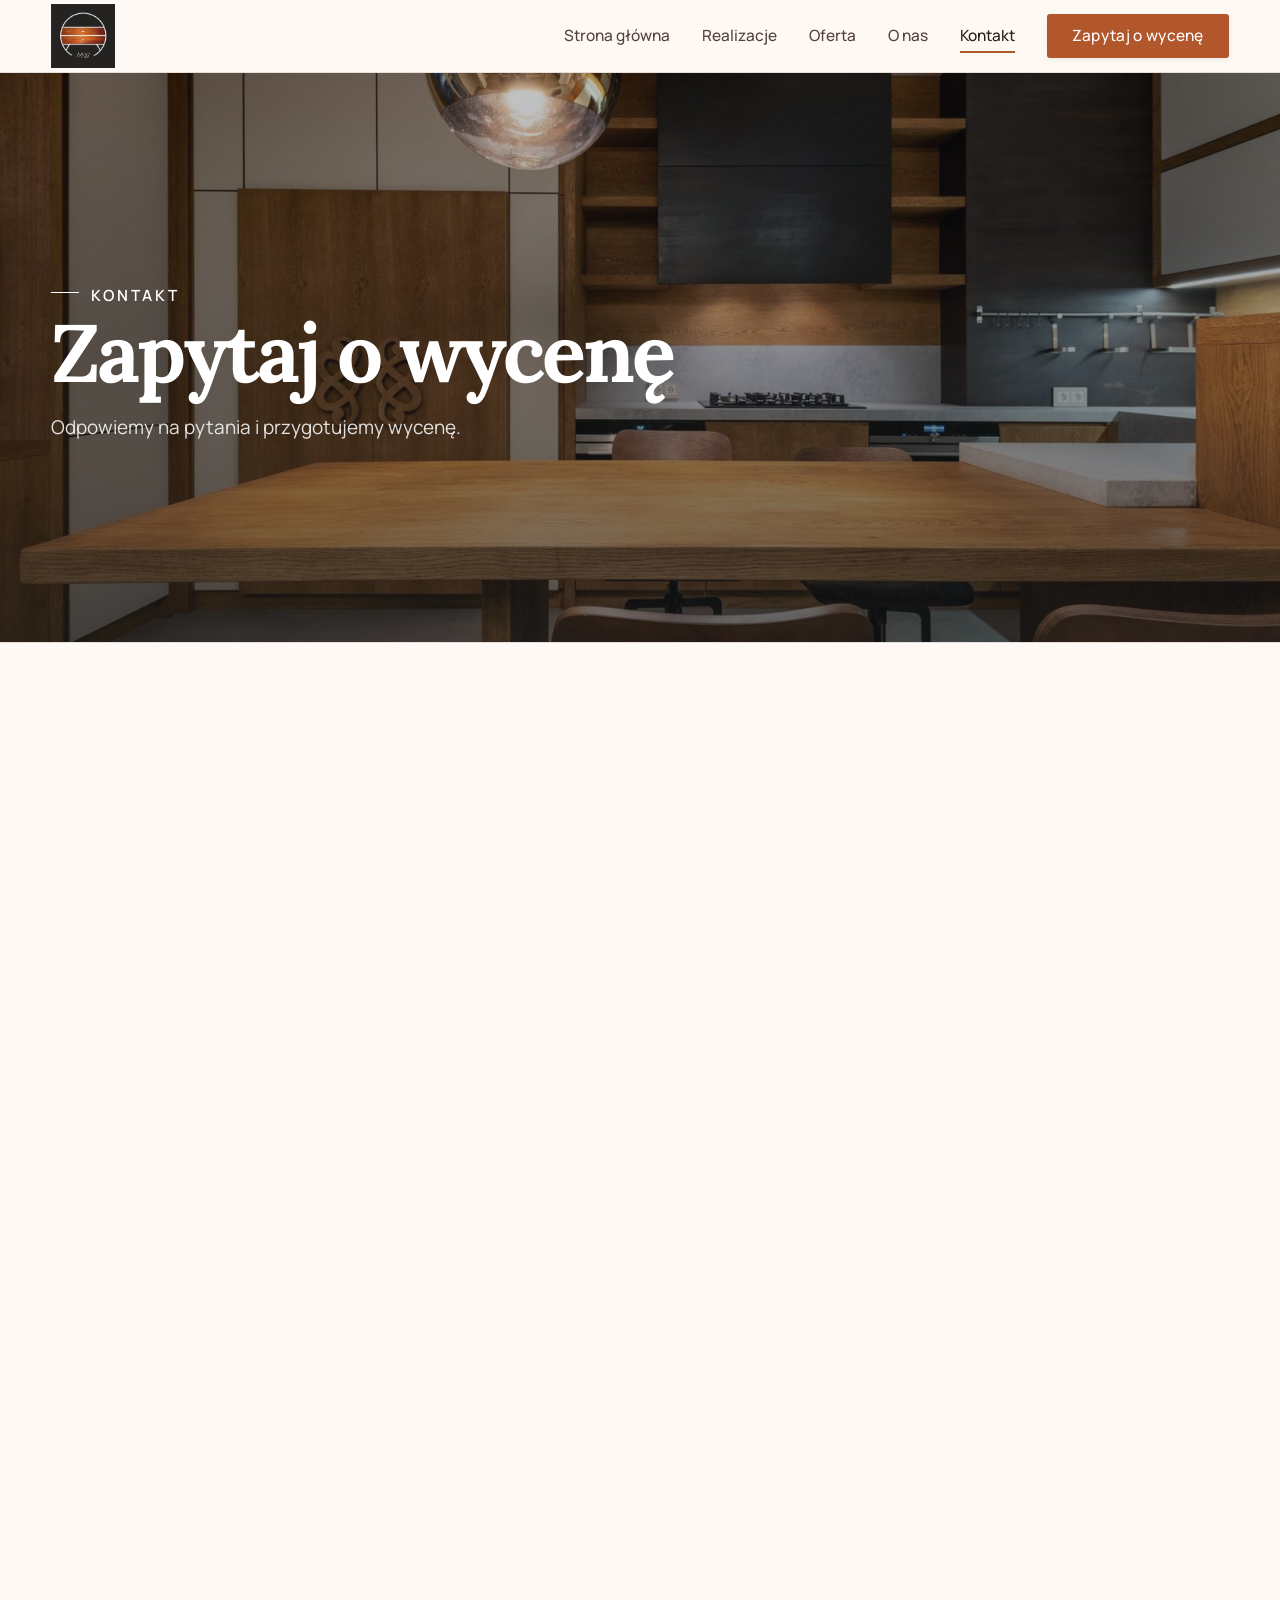
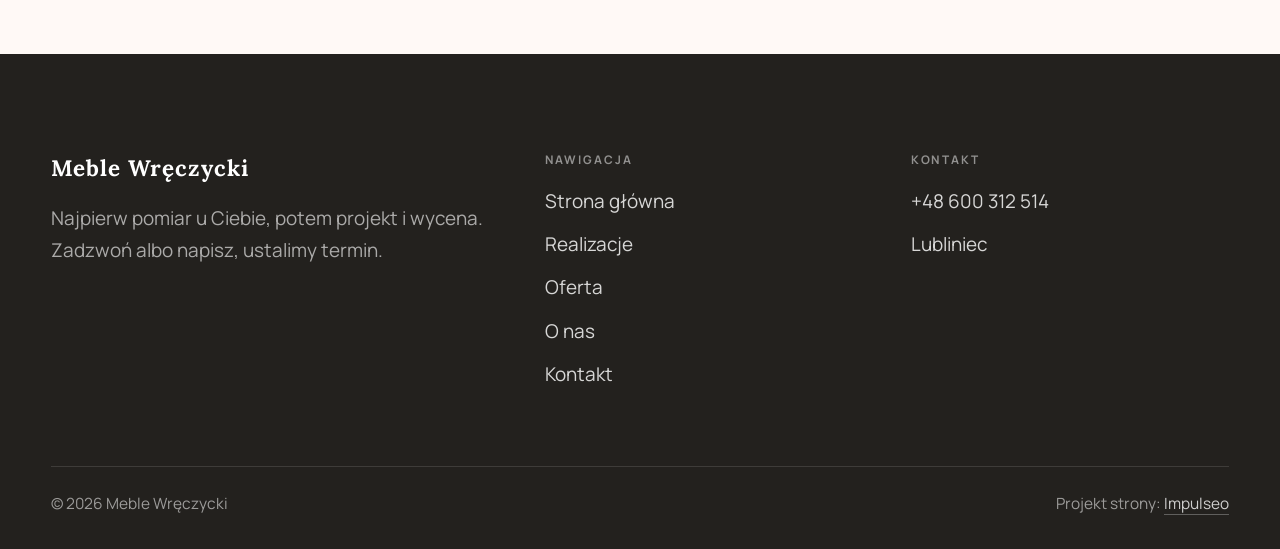
==== kontakt.html @ 235a83c9 "Strona demo: meble-wreczycki" ====
<!DOCTYPE html>
<html lang="pl">
<head>
<meta charset="UTF-8">
<meta name="viewport" content="width=device-width, initial-scale=1.0">
<title>Kontakt - Meble Wręczycki</title>
<meta name="description" content="Kontakt Meble Wręczycki - Lubliniec">
<link rel="preconnect" href="https://fonts.googleapis.com">
<link rel="preconnect" href="https://fonts.gstatic.com" crossorigin>
<link href="https://fonts.googleapis.com/css2?family=Lora:wght@500;600;700&family=Manrope:wght@400;500;600&display=swap" rel="stylesheet">
<link rel="stylesheet" href="assets/styles.css">
</head>
<body>

<header class="nav">
  <div class="wrap nav-inner">
    <a class="brand brand-has-logo" href="index.html"><img class="brand-logo" src="img/logo.jpg" alt="Meble Wręczycki"></a>
    <nav class="nav-links">
      <a href="index.html">Strona główna</a>
      <a href="realizacje.html">Realizacje</a>
      <a href="oferta.html">Oferta</a>
      <a href="o-nas.html">O nas</a>
      <a href="kontakt.html" class="active">Kontakt</a>
      <a href="kontakt.html" class="btn btn-accent">Zapytaj o wycenę</a>
    </nav>
    <button class="nav-toggle" aria-label="Menu"><span></span><span></span><span></span></button>
  </div>
</header>

<section class="pagehead">
  <img src="img/g5.jpg" alt="Meble Wręczycki - Zapytaj o wycenę">
  <div class="wrap">
    <span class="eyebrow">Kontakt</span>
    <h1>Zapytaj o wycenę</h1>
    <p>Odpowiemy na pytania i przygotujemy wycenę.</p>
  </div>
</section>
<section>
  <div class="wrap contact-grid">
    <div class="reveal">
      <span class="eyebrow">Dane kontaktowe</span>
      <h2 style="margin:var(--space-4) 0 var(--space-6)">Meble Wręczycki</h2>
      <div class="info-list">
        <div class="info-row"><div class="ic"><svg class="ico-tel" width="16" height="16" viewBox="0 0 24 24" fill="none" aria-hidden="true"><path d="M6.6 10.8a15.5 15.5 0 0 0 6.6 6.6l2.2-2.2a1 1 0 0 1 1-.24 11.4 11.4 0 0 0 3.6.58 1 1 0 0 1 1 1V20a1 1 0 0 1-1 1A17 17 0 0 1 3 4a1 1 0 0 1 1-1h3.5a1 1 0 0 1 1 1c0 1.25.2 2.46.58 3.6a1 1 0 0 1-.25 1l-2.23 2.2Z" fill="currentColor"/></svg></div><div><div class="lbl">Telefon</div><a class="val" href="tel:+48600312514">+48 600 312 514</a></div></div>
        <div class="info-row"><div class="ic"><svg class="ico-pin" width="16" height="16" viewBox="0 0 24 24" fill="none" aria-hidden="true"><path d="M12 21s7-6.1 7-11.5A7 7 0 0 0 5 9.5C5 14.9 12 21 12 21Z" stroke="currentColor" stroke-width="1.6" fill="none"/><circle cx="12" cy="9.5" r="2.4" fill="currentColor"/></svg></div><div><div class="lbl">Adres</div><div class="val">Lubliniec</div></div></div>
      </div>
    </div>
    <div class="reveal">
      <div class="form">
        <h3 style="margin-bottom:var(--space-4)">Najszybciej telefonicznie</h3>
        <p class="muted" style="margin-bottom:var(--space-5)">Zadzwoń, opisz pomysł, a my powiemy, co i jak. Bez zobowiązań.</p>
        <a href="tel:+48600312514" class="btn btn-accent" style="justify-content:center">Zadzwoń: +48 600 312 514 <span class="arr">→</span></a>
      </div>
    </div>
  </div>
</section>
<section style="padding-top:0">
  <div class="wrap reveal">
    <iframe class="map" title="Meble Wręczycki - Lubliniec" src="https://maps.google.com/maps?q=Meble%20Wr%C4%99czycki%20Lubliniec&z=15&output=embed" loading="lazy" referrerpolicy="no-referrer-when-downgrade"></iframe>
  </div>
</section>

<footer>
  <div class="wrap">
    <div class="foot-grid">
      <div class="foot-brand">
        <div class="name">Meble Wręczycki</div>
        <p>Najpierw pomiar u Ciebie, potem projekt i wycena. Zadzwoń albo napisz, ustalimy termin.</p>
      </div>
      <div class="foot-col">
        <h4>Nawigacja</h4>
        <a href="index.html">Strona główna</a>
        <a href="realizacje.html">Realizacje</a>
        <a href="oferta.html">Oferta</a>
        <a href="o-nas.html">O nas</a>
        <a href="kontakt.html">Kontakt</a>
      </div>
      <div class="foot-col">
        <h4>Kontakt</h4>
        <a href="tel:+48600312514">+48 600 312 514</a>
        <p>Lubliniec</p>
      </div>
    </div>
    <div class="foot-bot">
      <span>© 2026 Meble Wręczycki</span>
      <span>Projekt strony: <a class="foot-credit" href="https://impulseo.pl" target="_blank" rel="noopener">Impulseo</a></span>
    </div>
  </div>
</footer>


<script src="assets/main.js"></script>
</body>
</html>
---- assets/styles.css ----
/* ============================================================
   STOLBASZ — premium, architektoniczny B2B fit-out
   Jasna paleta, zero brązu. System wg premium-web-craft.
   Projekt strony: Impulseo (impulseo.pl)
   ============================================================ */

:root{
  /* PALETA — jasna, architektoniczna, chłodna */
  --paper:#F3F1EC;          /* główne tło */
  --paper-2:#E6E3DB;        /* sekcje alternatywne (chłodny jasny szary) */
  --paper-3:#E6E3DB;        /* delikatne wypełnienia */
  --ink:#23211E;            /* tekst główny — chłodny grafit */
  --ink-soft:#43403A;       /* nagłówki drugorzędne */
  --muted:#87837A;          /* tekst poboczny */
  --line:rgba(35,33,30,.12);/* hairline */
  --accent:#8A6B3C;         /* stonowany petrol-slate — jedyny akcent */
  --accent-d:#6E5430;
  --accent-soft:rgba(138,107,60,.10);
  --dark:#23211E;           /* sekcje ciemne (stopka/CTA) */

  /* HOVER ZDJĘĆ — JEDEN standard dla całego silnika (decyzja K. 04.08.2026, artefakt z wariantami).
     Delikatny zoom 1.02 + rozjaśnienie. Dawne scale(1.05) ODRZUCONE: skakał kadr.
     Spoczynek lekko przygaszony, ale TYLKO tam, gdzie jest mysz (@media hover:hover) —
     na telefonie zdjęcia zostają w pełnej jasności. */
  --img-zoom:1.02;
  --img-rest:brightness(.95) saturate(.99);
  --img-hot:brightness(1.06) saturate(1.05);
  --img-dur:.55s;

  /* ODSTĘPY — skala 4/8 */
  --space-1:4px; --space-2:8px; --space-3:12px; --space-4:16px; --space-5:24px;
  --space-6:32px; --space-7:48px; --space-8:64px; --space-9:96px; --space-10:128px;

  /* TYPOGRAFIA — fluid clamp() (skala podbita 16.07.2026: większe, czytelniejsze litery — uwaga Adama) */
  --text-sm:clamp(.9rem,.87rem + .12vw,1rem);
  --text-base:clamp(1.08rem,1.04rem + .18vw,1.2rem);
  --text-lg:clamp(1.24rem,1.15rem + .34vw,1.44rem);
  --text-h3:clamp(1.34rem,1.22rem + .55vw,1.66rem);
  --text-h2:clamp(2.1rem,1.66rem + 2.1vw,3.1rem);
  --text-h1:clamp(2.9rem,2.1rem + 4vw,5.1rem);

  /* PROMIENIE — architektoniczne, raczej ostre */
  --r-sm:3px; --r-md:6px; --r-lg:10px;

  /* RUCH */
  --ease:cubic-bezier(.25,.46,.45,.94); --dur:.24s;

  /* CIENIE — miękkie, warstwowe */
  --sh-sm:0 1px 2px rgba(16,24,32,.04), 0 2px 8px rgba(16,24,32,.05);
  --sh-md:0 2px 6px rgba(16,24,32,.05), 0 12px 28px -8px rgba(16,24,32,.12);
  --sh-lg:0 6px 14px rgba(16,24,32,.07), 0 26px 56px -18px rgba(16,24,32,.22);

  --hairline:1px solid var(--line);

  --font-display:'Lora',serif;
  --font-body:'Manrope',sans-serif;
}

*{box-sizing:border-box;margin:0;padding:0}
html{scroll-behavior:smooth}
body{
  font-family:var(--font-body);
  font-size:var(--text-base);
  line-height:1.65;
  color:var(--ink);
  background:var(--paper);
  -webkit-font-smoothing:antialiased;
  text-rendering:optimizeLegibility;
}
img{max-width:100%;display:block}
a{color:inherit;text-decoration:none}

.wrap{width:min(92%,1180px);margin-inline:auto}
section{padding-block:clamp(52px,6.5vw,96px)}

h1,h2,h3{font-family:var(--font-display);font-weight:700;line-height:1.08;letter-spacing:-.02em;color:var(--ink)}
h1{font-size:var(--text-h1);letter-spacing:-.035em}
h2{font-size:var(--text-h2);letter-spacing:-.025em}
h3{font-size:var(--text-h3)}
p{max-width:65ch}

.eyebrow{
  font-family:var(--font-body);
  font-size:var(--text-sm);
  font-weight:600;
  letter-spacing:.18em;
  text-transform:uppercase;
  color:var(--accent);
  display:inline-flex;align-items:center;gap:var(--space-3);
}
/* flex:none + margin-top = kreska trzyma się PIERWSZEJ linii. Wcześniej align-items:center
   centrowało ją względem całego bloku i przy zawinięciu (długi kicker typu
   „…WNĘTRZ · LESZNO · OD 2019") druga linia lądowała z brzydkim wcięciem. */
.eyebrow{align-items:flex-start}
.eyebrow>*,.eyebrow{text-wrap:balance}   /* dlugi kicker lamal sie na sierote typu samo „2019" w drugiej linii */
.eyebrow::before{content:"";width:28px;height:1px;background:var(--accent);display:inline-block;flex:none;margin-top:.62em}

.muted{color:var(--muted)}
.lead{font-size:var(--text-lg);line-height:1.55;color:var(--ink-soft);max-width:50ch}

/* ---------- BUTTONS ---------- */
.btn{
  display:inline-flex;align-items:center;gap:var(--space-2);
  font-weight:600;font-size:var(--text-sm);letter-spacing:.02em;
  padding:var(--space-4) var(--space-6);
  border-radius:var(--r-sm);
  transition:transform var(--dur) var(--ease),box-shadow var(--dur) var(--ease),background var(--dur) var(--ease);
  cursor:pointer;border:1px solid transparent;
}
.btn-accent{background:var(--accent);color:#fff;box-shadow:var(--sh-sm)}
.btn-accent:hover{background:var(--accent-d);transform:translateY(-2px);box-shadow:var(--sh-md)}
.btn-accent:active{transform:translateY(0);box-shadow:var(--sh-sm)}
.btn-ghost{background:transparent;color:var(--ink);border-color:var(--line)}
.btn-ghost:hover{border-color:var(--accent);color:var(--accent);transform:translateY(-2px)}
.btn-light{background:#fff;color:var(--ink);box-shadow:var(--sh-sm)}
.btn-light:hover{transform:translateY(-2px);box-shadow:var(--sh-md)}
.btn .arr{transition:transform var(--dur) var(--ease)}
.btn:hover .arr{transform:translateX(4px)}

/* ---------- NAV ---------- */
.nav{
  position:sticky;top:0;z-index:50;
  background:color-mix(in srgb,var(--paper) 88%,transparent);
  backdrop-filter:saturate(140%) blur(10px);
  border-bottom:var(--hairline);
}
.nav-inner{display:flex;align-items:center;justify-content:space-between;height:72px}
.brand{display:flex;flex-direction:column;line-height:1}
.brand .name{font-family:var(--font-display);font-weight:800;font-size:1.35rem;letter-spacing:.04em}
.brand .sub{font-size:.62rem;letter-spacing:.34em;text-transform:uppercase;color:var(--muted);margin-top:5px}
.nav-links{display:flex;align-items:center;gap:var(--space-6)}
.nav-links a{font-size:var(--text-sm);font-weight:500;color:var(--ink-soft);position:relative;padding-block:4px;transition:color var(--dur) var(--ease)}
.nav-links a::after{content:"";position:absolute;left:0;bottom:0;width:0;height:1.5px;background:var(--accent);transition:width var(--dur) var(--ease)}
.nav-links a:hover,.nav-links a.active{color:var(--ink)}
.nav-links a:hover::after,.nav-links a.active::after{width:100%}
.nav-links .btn{padding:var(--space-2) var(--space-5)}
/* przyciski w nav: właściwy kolor (przebij .nav-links a) + bez podkreślenia */
.nav-links a.btn-accent{color:#fff}
.nav-links a.btn-ghost,.nav-links a.btn-light{color:var(--ink)}
.nav-links a.btn::after{display:none}
.nav-toggle{display:none;background:none;border:none;cursor:pointer;flex-direction:column;gap:5px;padding:8px}
.nav-toggle span{width:24px;height:2px;background:var(--ink);transition:var(--dur)}

/* ---------- HERO (split) ---------- */
.hero{position:relative;overflow:hidden;border-bottom:var(--hairline)}
.hero-grid{display:grid;grid-template-columns:1.05fr .95fr;gap:clamp(24px,4vw,60px);align-items:center;
  padding-block:clamp(36px,4.5vw,64px)}
.hero-copy .eyebrow{margin-bottom:var(--space-5)}
.hero-copy h1{margin-bottom:var(--space-5)}
.hero-copy .lead{margin-bottom:var(--space-7)}
.hero-actions{display:flex;flex-wrap:wrap;gap:var(--space-4)}
.hero-art{position:relative;aspect-ratio:4/3;border-radius:var(--r-lg);overflow:hidden;box-shadow:var(--sh-lg)}
.hero-art img{width:100%;height:100%;object-fit:cover}
.hero-art::after{content:"";position:absolute;inset:0;background:linear-gradient(180deg,transparent 55%,rgba(18,24,28,.28))}
.hero-badge{position:absolute;left:var(--space-5);bottom:var(--space-5);z-index:2;
  background:rgba(252,252,251,.94);backdrop-filter:blur(4px);
  border-radius:var(--r-md);padding:var(--space-4) var(--space-5);box-shadow:var(--sh-md);max-width:78%}
.hero-badge strong{display:block;font-family:var(--font-display);font-size:1rem;letter-spacing:-.01em}
.hero-badge span{font-size:var(--text-sm);color:var(--muted)}

/* ---------- HERO duży / kinowy (strona główna) ---------- */
.hero-cine{position:relative;min-height:clamp(560px,82vh,840px);min-height:clamp(560px,82svh,840px);display:flex;align-items:center;overflow:hidden;border-bottom:var(--hairline)}
.hero-cine>img{position:absolute;inset:0;width:100%;height:100%;object-fit:cover;z-index:0}
.hero-cine::after{content:"";position:absolute;inset:0;z-index:1;
  background:linear-gradient(95deg,rgba(13,18,23,.86) 0%,rgba(13,18,23,.64) 32%,rgba(13,18,23,.24) 62%,rgba(13,18,23,.04) 100%)}
.hero-cine .wrap{position:relative;z-index:2;padding-block:var(--space-8)}
.hero-cine .hero-copy{max-width:660px}
.hero-cine .eyebrow{color:#fff;margin-bottom:var(--space-5)}
.hero-cine .eyebrow::before{background:#fff}
.hero-cine h1{color:#fff;margin-bottom:var(--space-5);font-size:clamp(2.9rem,2rem + 4.4vw,5.2rem);text-wrap:balance}
.hero-cine .lead{color:rgba(255,255,255,.92);max-width:48ch;margin-bottom:var(--space-7)}
.hero-cine .hero-actions{display:flex;flex-wrap:wrap;gap:var(--space-4)}
/* NISKIE OKNO (laptop z dokiem i paskami przeglądarki ma ~700-780 px wysokości widoku):
   H1 do 5.2rem + długi lead nie mieściły się i przyciski wypadały POD krawędź ekranu -
   klient widział stronę bez ani jednego CTA. Skalujemy w dół, zamiast przycinać treść. */
@media(min-width:821px) and (max-height:820px){
  .hero-cine{min-height:clamp(520px,94svh,780px)}
  .hero-cine .wrap{padding-block:var(--space-6)}
  .hero-cine h1{font-size:clamp(2.2rem,1.5rem + 2.6vw,3.6rem);margin-bottom:var(--space-4)}
  .hero-cine .eyebrow{margin-bottom:var(--space-4)}
  .hero-cine .lead{margin-bottom:var(--space-5);max-width:44ch}
}
@media(max-width:680px){
  .hero-cine{min-height:clamp(520px,76vh,640px);min-height:clamp(520px,76svh,640px);align-items:flex-end}
  .hero-cine::after{background:linear-gradient(0deg,rgba(13,18,23,.9) 6%,rgba(13,18,23,.45) 55%,rgba(13,18,23,.25) 100%)}
  .hero-cine .wrap{padding-bottom:var(--space-9)}
  /* TELEFON (~90% oglądających): lead potrafił zająć 8 linii i zepchnąć CTA poza pierwszy ekran.
     Zwężamy interlinię i skalę - treści nie ucinamy, bo to ona sprzedaje. */
  .hero-cine .lead{font-size:.98rem;line-height:1.5;margin-bottom:var(--space-5)}
  .hero-cine .eyebrow{font-size:.72rem;letter-spacing:.13em;margin-bottom:var(--space-4)}
  .hero-cine .eyebrow::before{width:20px}
  .hero-cine h1{margin-bottom:var(--space-4)}
}

/* full-bleed hero variant (podstrony) */
.pagehead{position:relative;min-height:46vh;min-height:46svh;display:flex;align-items:flex-end;overflow:hidden;border-bottom:var(--hairline)}
.pagehead img{position:absolute;inset:0;width:100%;height:100%;object-fit:cover}
.pagehead::after{content:"";position:absolute;inset:0;background:linear-gradient(180deg,rgba(18,24,28,.25),rgba(18,24,28,.62))}
.pagehead .wrap{position:relative;z-index:2;padding-block:var(--space-9);color:#fff}
.pagehead h1{color:#fff;max-width:18ch}
.pagehead .eyebrow{color:#fff}
.pagehead .eyebrow::before{background:#fff}
.pagehead p{color:rgba(255,255,255,.86);margin-top:var(--space-4);max-width:54ch}

/* ---------- STRIP (pasek skrótów / liczby) ---------- */
.strip{background:var(--dark);color:#fff}
/* PASEK HASEŁ — standard 04.08.2026 (decyzja K.): 5 haseł w JEDNYM rzędzie, tekst WYŚRODKOWANY,
   węższe marginesy boczne niż reszta strony (pasek ma iść szerzej), równe wysokości kolumn. */
.strip .wrap{width:min(96%,1440px);display:grid;grid-template-columns:repeat(5,1fr);
  gap:var(--space-5);padding-block:var(--space-7);align-items:stretch}
.strip .item .k{font-family:var(--font-display);font-size:clamp(1.05rem,.82rem + .85vw,1.55rem);
  font-weight:800;letter-spacing:-.02em;color:#fff;line-height:1.18;text-wrap:balance}
.strip .item .v{font-size:var(--text-sm);color:rgba(255,255,255,.66);margin-top:var(--space-2);line-height:1.4}
.strip .item{border-left:2px solid var(--accent);padding-inline:var(--space-4);
  text-align:center;display:flex;flex-direction:column;justify-content:center}
/* liczba kolumn = liczba haseł, żeby ostatnie nie zostawało samo w drugim rzędzie.
   Klasę n-N nadaje multipage.py; domyślnie (bez klasy) pasek jest 5-kolumnowy. */
.strip.n-2 .wrap{grid-template-columns:repeat(2,1fr)}
.strip.n-3 .wrap{grid-template-columns:repeat(3,1fr)}
.strip.n-4 .wrap{grid-template-columns:repeat(4,1fr);gap:var(--space-6)}
.strip.n-4 .item .k{font-size:clamp(1.3rem,1rem + 1.1vw,2rem)}
.strip.n-6 .wrap{grid-template-columns:repeat(6,1fr);gap:var(--space-4)}
.strip.n-6 .item .k{font-size:clamp(.98rem,.8rem + .7vw,1.35rem)}
/* równe łamanie: zamiast "długa linia + jedno słowo" obie linie zbliżonej długości */
.strip .item .k{text-wrap:balance}

/* ---------- SECTION HEAD ---------- */
.head{max-width:48rem;margin-bottom:var(--space-8)}
.head.center{margin-inline:auto;text-align:center}
.head .eyebrow{margin-bottom:var(--space-4)}
.head h2{margin-bottom:var(--space-4)}
.head p{color:var(--muted);font-size:var(--text-lg);line-height:1.55}
.head.center p{margin-inline:auto}

/* ---------- INTRO SPLIT ---------- */
.split{display:grid;grid-template-columns:.92fr 1.08fr;gap:clamp(28px,5vw,80px);align-items:center}
.split.rev{grid-template-columns:1.08fr .92fr}
.split.rev .split-art{order:-1}
.split-art{position:relative;aspect-ratio:5/4;border-radius:var(--r-lg);overflow:hidden;box-shadow:var(--sh-lg)}
.split-art img{width:100%;height:100%;object-fit:cover}
.split-copy h2{margin-bottom:var(--space-5)}
.split-copy p+p{margin-top:var(--space-4)}
.split-copy .btn{margin-top:var(--space-6)}

/* ---------- SERVICES (zakres) ---------- */
.svc-grid{display:grid;grid-template-columns:repeat(auto-fit,minmax(280px,1fr));gap:var(--space-5)}
.svc{background:#fff;border:var(--hairline);border-radius:var(--r-md);padding:var(--space-7) var(--space-6);
  transition:transform var(--dur) var(--ease),box-shadow var(--dur) var(--ease),border-color var(--dur) var(--ease);
  position:relative;overflow:hidden}
.svc::before{content:"";position:absolute;left:0;top:0;width:3px;height:0;background:var(--accent);transition:height var(--dur) var(--ease)}
.svc:hover{transform:translateY(-4px);box-shadow:var(--sh-md);border-color:transparent}
.svc:hover::before{height:100%}
.svc .ic{font-family:var(--font-display);font-size:.8rem;font-weight:700;letter-spacing:.12em;color:var(--accent);margin-bottom:var(--space-4)}
.svc h3{margin-bottom:var(--space-3);font-size:1.22rem}
.svc p{color:var(--muted);font-size:var(--text-base);line-height:1.6}

/* big detailed service rows */
.svc-row{display:grid;grid-template-columns:.8fr 1.2fr;gap:clamp(20px,4vw,60px);align-items:center;padding-block:var(--space-8)}
.svc-row+.svc-row{border-top:var(--hairline)}
.svc-row.rev{grid-template-columns:1.2fr .8fr}
/* Naprzemienny układ wierszy oferty: co drugi wiersz ma zdjęcie po PRAWEJ.
   Było `order:-1` — martwy kod, bo zdjęcie i tak jest pierwszym dzieckiem w HTML,
   więc wszystkie wiersze wyglądały identycznie (zdjęcie zawsze z lewej), a `rev`
   zmieniało tylko szerokość kolumn. Znalezione 29.07.2026 przy różnicowaniu kierunków
   animacji (pomiar pozycji: art.mid 390/502 przy row.mid 756 — zawsze lewa strona). */
.svc-row.rev .svc-row-art{order:2}
.svc-row-art{aspect-ratio:4/3;border-radius:var(--r-md);overflow:hidden;box-shadow:var(--sh-md)}
.svc-row-art img{width:100%;height:100%;object-fit:cover}
.svc-row h3{font-size:1.5rem;margin-bottom:var(--space-4)}
.svc-row .num{font-family:var(--font-display);font-size:.85rem;font-weight:700;letter-spacing:.14em;color:var(--accent);display:block;margin-bottom:var(--space-3)}
.svc-row ul{list-style:none;margin-top:var(--space-4);display:flex;flex-direction:column;gap:var(--space-2)}
.svc-row li{position:relative;padding-left:var(--space-5);color:var(--muted);font-size:var(--text-base)}
.svc-row li::before{content:"";position:absolute;left:0;top:.62em;width:8px;height:1px;background:var(--accent)}

/* ---------- GALLERY (realizacje) ---------- */
.gallery{display:grid;grid-template-columns:repeat(12,1fr);gap:var(--space-4);grid-auto-rows:200px}
/* GALERIA MASONRY — pionowe zdjęcia (portrety beauty/wellness) bez przycinania: kolumny, height auto */
.gallery-masonry{column-count:3;column-gap:var(--space-4)}
@media(max-width:900px){.gallery-masonry{column-count:2}}
@media(max-width:560px){.gallery-masonry{column-count:1}}
.gallery-masonry .m-tile{break-inside:avoid;margin:0 0 var(--space-4);padding:0;position:relative;overflow:hidden;border-radius:var(--r-md);border:1px solid var(--line)}
.gallery-masonry .m-tile img{width:100%;height:auto;display:block}
.gallery-masonry .m-tile .cap{position:absolute;left:0;right:0;bottom:0;padding:var(--space-4);color:#fff;background:linear-gradient(0deg,rgba(0,0,0,.55),transparent);font-size:var(--text-sm)}
.gallery-masonry .m-tile .cap small{display:block;font-weight:400;opacity:.78;letter-spacing:.04em;text-transform:uppercase;font-size:.66rem;margin-top:3px}
.tile{position:relative;overflow:hidden;border-radius:var(--r-md);box-shadow:var(--sh-sm);
  transition:transform var(--dur) var(--ease),box-shadow var(--dur) var(--ease)}
.tile img{width:100%;height:100%;object-fit:cover;
  transition:transform var(--img-dur) var(--ease),filter var(--img-dur) var(--ease)}
.tile:hover{box-shadow:var(--sh-md)}
.tile .cap{position:absolute;left:0;right:0;bottom:0;padding:var(--space-5) var(--space-4) var(--space-4);
  background:linear-gradient(transparent,rgba(18,24,28,.78));color:#fff;
  font-size:var(--text-sm);font-weight:600;letter-spacing:.01em;
  opacity:0;transform:translateY(8px);transition:var(--dur) var(--ease)}
.tile:hover .cap{opacity:1;transform:translateY(0)}
.tile .cap small{display:block;font-weight:400;opacity:.78;letter-spacing:.04em;text-transform:uppercase;font-size:.66rem;margin-top:3px}
/* bento spans */
.t-wide{grid-column:span 6}
.t-tall{grid-column:span 6;grid-row:span 2}
.t-std{grid-column:span 6}
.t-third{grid-column:span 4}
.t-two3{grid-column:span 8}

/* ---------- TRUST / WIARYGODNOŚĆ ---------- */
.trust{background:var(--paper-2)}
.trust-grid{display:grid;grid-template-columns:repeat(auto-fit,minmax(240px,1fr));gap:var(--space-5);margin-top:var(--space-7)}
.trust-card{background:#fff;border-radius:var(--r-md);padding:var(--space-7) var(--space-6);box-shadow:var(--sh-sm);border-top:3px solid var(--accent)}
.trust-card .big{font-family:var(--font-display);font-size:clamp(1.8rem,1.3rem + 1.6vw,2.6rem);font-weight:800;letter-spacing:-.02em;color:var(--ink);line-height:1}
.trust-card h3{font-size:1.12rem;margin:var(--space-3) 0 var(--space-2)}
.trust-card p{color:var(--muted);font-size:var(--text-base);line-height:1.55}

/* ---------- CTA band ---------- */
.cta{background:var(--dark);color:#fff;position:relative;overflow:hidden}
.cta .wrap{display:grid;grid-template-columns:1.4fr .6fr;gap:var(--space-7);align-items:center;position:relative;z-index:2}
.cta h2{color:#fff;max-width:20ch}
.cta p{color:rgba(255,255,255,.74);margin-top:var(--space-4)}
.cta-actions{display:flex;flex-direction:column;gap:var(--space-3);align-items:flex-start}
.cta::before{content:"";position:absolute;right:-80px;top:-80px;width:360px;height:360px;border-radius:50%;
  background:radial-gradient(circle,var(--accent-soft),transparent 70%)}

/* ---------- CONTACT ---------- */
.contact-grid{display:grid;grid-template-columns:.85fr 1.15fr;gap:clamp(28px,4vw,56px);align-items:start}
.info-list{display:flex;flex-direction:column;gap:var(--space-2)}
.info-row{display:flex;gap:var(--space-4);align-items:flex-start;padding-block:var(--space-4);border-bottom:var(--hairline)}
.info-row .ic{flex:none;width:42px;height:42px;display:grid;place-items:center;border-radius:50%;
  background:var(--accent-soft);color:var(--accent);font-size:1.05rem}
.info-row .lbl{font-size:.72rem;letter-spacing:.14em;text-transform:uppercase;color:var(--muted)}
.info-row .val{font-weight:600;font-size:var(--text-base);margin-top:2px}
.info-row a.val:hover{color:var(--accent)}
.map{border:none;border-radius:var(--r-lg);box-shadow:var(--sh-md);width:100%;height:100%;min-height:380px;filter:grayscale(.2) contrast(1.02)}
.form{background:#fff;border:var(--hairline);border-radius:var(--r-lg);padding:clamp(24px,3vw,40px);box-shadow:var(--sh-sm)}
.form .fld{margin-bottom:var(--space-5)}
.form label{display:block;font-size:var(--text-sm);font-weight:600;margin-bottom:var(--space-2)}
.form input,.form textarea{width:100%;font-family:inherit;font-size:var(--text-base);color:var(--ink);
  padding:var(--space-4);border:var(--hairline);border-radius:var(--r-sm);background:var(--paper);transition:border-color var(--dur)}
.form input:focus,.form textarea:focus{outline:none;border-color:var(--accent);background:#fff}
.form textarea{resize:vertical;min-height:120px}
.form .note{font-size:var(--text-sm);color:var(--muted);margin-top:var(--space-3)}

/* ---------- FOOTER ---------- */
footer{background:var(--dark);color:#fff;padding-block:var(--space-9) var(--space-6)}
.foot-grid{display:grid;grid-template-columns:1.4fr 1fr 1fr;gap:var(--space-7);margin-bottom:var(--space-8)}
.foot-brand .name{font-family:var(--font-display);font-weight:800;font-size:1.4rem;letter-spacing:.04em}
.foot-brand p{color:rgba(255,255,255,.62);margin-top:var(--space-4);font-size:var(--text-base);max-width:38ch}
.foot-col h4{font-size:.74rem;letter-spacing:.16em;text-transform:uppercase;color:rgba(255,255,255,.5);margin-bottom:var(--space-4)}
.foot-col a,.foot-col p{display:block;color:rgba(255,255,255,.82);font-size:var(--text-base);margin-bottom:var(--space-3)}
.foot-col a:hover{color:#fff}
.foot-bot{border-top:1px solid rgba(255,255,255,.12);padding-top:var(--space-5);display:flex;justify-content:space-between;flex-wrap:wrap;gap:var(--space-3);
  font-size:var(--text-sm);color:rgba(255,255,255,.55)}
.foot-bot a:hover{color:#fff}
/* Podpis w stopce = klikalny link do impulseo.pl (31.07.2026). Ma być WIDOCZNIE klikalny,
   ale nie krzyczeć - stąd sam kolor jaśniejszy + delikatne podkreślenie na najeździe. */
.foot-bot a.foot-credit{color:rgba(255,255,255,.78);text-decoration:none;border-bottom:1px solid rgba(255,255,255,.28)}
.foot-bot a.foot-credit:hover{color:#fff;border-bottom-color:#fff}

/* ---------- REVEAL ---------- */
.reveal{opacity:0;transform:translateY(22px);transition:opacity .6s var(--ease),transform .6s var(--ease)}
.reveal.in{opacity:1;transform:none}

/* ---------- RESPONSIVE ---------- */
@media(max-width:920px){
  .hero-grid,.split,.split.rev,.svc-row,.svc-row.rev,.cta .wrap,.contact-grid,.foot-grid{grid-template-columns:1fr}
  .split.rev .split-art,.svc-row.rev .svc-row-art{order:0}
  .hero-art{aspect-ratio:16/10;max-height:420px}
  .strip .wrap,.strip.n-2 .wrap,.strip.n-3 .wrap,.strip.n-4 .wrap,.strip.n-6 .wrap{grid-template-columns:repeat(2,1fr);gap:var(--space-6)}
  .strip .item .k,.strip.n-6 .item .k{font-size:clamp(1.3rem,1.1rem + 1vw,2rem)}
  .gallery{grid-auto-rows:180px}
  .t-wide,.t-tall,.t-std,.t-third,.t-two3{grid-column:span 6}
  .t-tall{grid-row:span 1}
  .cta-actions{flex-direction:row;flex-wrap:wrap}
  .foot-grid{gap:var(--space-6)}
}
@media(max-width:680px){
  .nav-links{position:fixed;inset:72px 0 auto 0;background:var(--paper);flex-direction:column;align-items:stretch;
    gap:0;padding:var(--space-4) 6%;border-bottom:var(--hairline);box-shadow:var(--sh-md);
    transform:translateY(-120%);transition:transform var(--dur) var(--ease)}
  .nav-links.open{transform:translateY(0)}
  .nav-links a{padding-block:var(--space-4);border-bottom:var(--hairline)}
  .nav-links .btn{margin-top:var(--space-3);justify-content:center}
  .nav-toggle{display:flex}
  .strip .wrap,.strip.n-2 .wrap,.strip.n-3 .wrap,.strip.n-4 .wrap,.strip.n-6 .wrap{grid-template-columns:1fr}
  .gallery{grid-template-columns:repeat(6,1fr)}
  .foot-grid{grid-template-columns:1fr}
}
@media(prefers-reduced-motion:reduce){
  *{animation-duration:.01ms!important;transition:none!important}
  .reveal{opacity:1!important;transform:none!important}
  html{scroll-behavior:auto}
}

/* ============================================================
   PREMIUM LAYER — destylat deep-researchu branż (anty-AI, spokój).
   Zmienne STOLBASZ (--accent/--ink/--paper/--line/--dark). Ruch ledwo
   zauważalny, krzywa cubic-bezier(.16,.84,.44,1); prefers-reduced-motion
   pokryte blanketem wyżej. Karty hairline zamiast cieni = #1 sygnał „nie-AI".
   ============================================================ */

/* więcej oddechu między sekcjami (liderzy: 110-130px) */
section{padding-block:clamp(64px,8vw,128px)}

/* 1) Aksamitny reveal — dłuższa, miękka krzywa zamiast „skoku" */
.reveal{transition:opacity .9s cubic-bezier(.16,.84,.44,1),transform .9s cubic-bezier(.16,.84,.44,1);will-change:opacity,transform}
/* stagger TYLKO w galerii (tam pozycja = porządek dzieci) */
.gallery .reveal:nth-child(2){transition-delay:.07s}
.gallery .reveal:nth-child(3){transition-delay:.14s}
.gallery .reveal:nth-child(4){transition-delay:.21s}
.gallery .reveal:nth-child(5){transition-delay:.28s}
.gallery .reveal:nth-child(6){transition-delay:.35s}

/* 2) Hero STATYCZNY na .hero-cine — Ken Burns CAŁKIEM WYŁĄCZONY 26.06 (3. zgłoszenie Szymona).
   GENEZA: animowanie scale na <img> hero z teksturami (cegły/framugi) re-samplinguje obraz
   klatka po klatce → na części ekranów drobne drganie/shimmer = „heroshot się trzęsie".
   translateY usunięto wcześniej, scale-only + will-change/GPU NIE wystarczyły do GWARANCJI gładkości.
   Krzysztof zażądał pewności („make sure, że błąd się nie pojawi") > efekt. Zero animacji = 0% drgania.
   Delikatny zoom zostaje TYLKO w pełnoekranowych hero gastro/studio (hg-bg/hs-bg — tło, inny
   mechanizm, chwalone, nigdy nie zgłaszane). NIE wracać do KB na .hero-cine bez realnego testu
   na sprzęcie klienta — to ryzyko regresji „trzęsienia”. */
/* BEZPIECZNY "wow" na hero = jednorazowy FADE-IN (opacity), nie zoom.
   opacity nie dotyka bitmapy → gładkie na KAŻDYM zdjęciu/ekranie/GPU, zero ryzyka migotania.
   Geometryczny ruch (scale/translate) na .hero-cine jest ZAKAZANY (bramka pilnuje). */
@keyframes heroFade{from{opacity:0}to{opacity:1}}
.hero-cine>img{transform:none;animation:heroFade 1.1s ease-out both}

/* 3) Akcentowy hairline pod nagłówkiem sekcji, który „rysuje się" przy wejściu */
.head h2{position:relative;padding-bottom:18px}
.head h2::after{content:"";position:absolute;left:0;bottom:0;height:1px;width:0;background:var(--accent);transition:width 1s cubic-bezier(.16,.84,.44,1) .15s}
.head.center h2::after{left:50%;transform:translateX(-50%)}
.head.reveal.in h2::after,.head.center.reveal.in h2::after{width:54px}

/* 4) Karty HAIRLINE zamiast cieni/zaokrągleń (najmocniejszy anty-AI detal) */
.svc{background:transparent;border:1px solid var(--line);border-radius:var(--r-sm);box-shadow:none}
.svc:hover{box-shadow:none;border-color:var(--accent);transform:translateY(-3px)}
.trust-card{background:transparent;box-shadow:none;border:1px solid var(--line);border-top:2px solid var(--accent);border-radius:var(--r-sm)}
.tile{box-shadow:none;border-radius:var(--r-sm)}
.tile:hover{box-shadow:none}

/* 5) Sticky-nav kondensuje się po przewinięciu (sygnał dopracowania) */
.nav{transition:box-shadow .4s ease,background .4s ease}
.nav.is-stuck{box-shadow:0 1px 0 var(--line),0 14px 30px -24px rgba(0,0,0,.45)}
.nav-inner{transition:height .35s var(--ease)}
.nav.is-stuck .nav-inner{height:60px}

/* 6) MANIFESTO — pełnoekranowy cytat-bohater (zastępuje generyczne „Dlaczego my") */
.manifesto{background:var(--paper-2);text-align:center}
.manifesto .wrap{max-width:60rem}
.manifesto p{font-family:var(--font-display);font-style:italic;font-size:clamp(1.6rem,1rem + 2.4vw,2.8rem);line-height:1.32;color:var(--ink-soft);margin-inline:auto;max-width:26ch;position:relative;padding-top:var(--space-8)}
.manifesto p::before{content:"";position:absolute;top:0;left:50%;transform:translateX(-50%);width:54px;height:1px;background:var(--accent)}
.manifesto p span{color:var(--accent);font-style:italic}

/* 7) GATEWAYS — 3 duże bramy-zdjęcia (zamiast paska menu usług) */
.gateways{display:grid;grid-template-columns:repeat(3,1fr);gap:var(--space-4)}
.gateway{position:relative;aspect-ratio:3/4;overflow:hidden;border-radius:var(--r-sm);display:block}
.gateway img{width:100%;height:100%;object-fit:cover;
  transition:transform var(--img-dur) var(--ease),filter var(--img-dur) var(--ease)}
.gateway::after{content:"";position:absolute;inset:0;background:linear-gradient(180deg,transparent 38%,rgba(18,24,28,.74))}
/* ===== HOVER ZDJĘĆ — jedno miejsce dla WSZYSTKICH kafli ze zdjęciem (K. 04.08.2026) ===== */
@media(hover:hover){
  .tile img,.gateway img,.m-tile img{filter:var(--img-rest)}
  .tile:hover img,
  .gateway:hover img,
  .m-tile:hover img{transform:scale(var(--img-zoom));filter:var(--img-hot)}
}
.m-tile img{transition:transform var(--img-dur) var(--ease),filter var(--img-dur) var(--ease)}
.gateway .g-ttl{position:absolute;left:0;right:0;bottom:0;z-index:2;padding:var(--space-6) var(--space-5);color:#fff;font-family:var(--font-display);font-size:1.45rem;letter-spacing:-.01em;line-height:1.15}
.gateway .g-ttl small{display:block;font-family:var(--font-body);font-size:var(--text-sm);font-weight:400;opacity:.82;letter-spacing:.03em;margin-top:5px}
@media(max-width:760px){.gateways{grid-template-columns:1fr}.gateway{aspect-ratio:16/10}}

/* 8) LOGO klienta w nagłówku (gdy podane --logo) */
/* 52px domyślnie (feedback Bartka 06.07.2026: 40px ginęło, uwaga padła 3x; ~56px sprawdzone na żywym demie anna-borowiec-makeup) */
.brand-logo{height:64px;width:auto;max-width:300px;object-fit:contain;display:block}
.nav.is-stuck .brand-logo{height:52px}
@media(max-width:680px){.brand-logo{height:46px;max-width:210px}}


/* === RWD: nagłówki na wąskich ekranach (dodane 17.07.2026 razem z fixem clamp) ===
   Po przywróceniu działania clamp() dolna granica --text-h1 (2.9rem) rozpychała
   dokument przy długich polskich słowach na telefonach. Tu ją zjeżdżamy. */
@media (max-width:560px){
  :root{
    --text-h1:clamp(1.9rem, 1.15rem + 4.4vw, 2.7rem);
    --text-h2:clamp(1.5rem, 1rem + 3vw, 2.1rem);
  }
  .hero-cine h1{font-size:clamp(1.9rem, 1.15rem + 4.4vw, 2.7rem)}
  h1,h2{overflow-wrap:break-word}
}

/* GODZINY (godziny_grid z briefu) — dzień po lewej, godziny po prawej. Wcześniej BRAK stylu
   powodował sklejenie "Poniedziałek-Piątek8:00-20:00" (dodane 2026-07-21). Neutralne dla dem bez grafiku. */
.godz{display:flex;flex-direction:column;gap:2px;max-width:440px;margin-top:8px}
.godz-row{display:flex;justify-content:space-between;align-items:baseline;gap:24px;padding:10px 0;border-bottom:1px solid var(--line)}
.godz-row:last-child{border-bottom:0}
.godz-row b{font-weight:600;color:var(--ink)}
.godz-row span{color:var(--muted);white-space:nowrap}

/* === MOTION LAYER v2 (silnik) === */
/* ============================================================
   MOTION LAYER v2 — warstwa RUCHU wspólna dla wszystkich rodzin (2026-07-26)
   ------------------------------------------------------------
   PO CO: dema były technicznie poprawne, ale statyczne („za mało efektowne",
   K. 26.07). Ta warstwa dokłada to, co dziś odróżnia stronę premium od
   porządnej: maskowane wejście nagłówków, zdjęcia odsłaniane kurtyną + zoom-out,
   parallax sterowany scrollem (CSS scroll-driven, zero JS w pętli scrolla),
   płynne przejścia MIĘDZY podstronami (View Transitions), stagger siatek.

   ZASADY BEZPIECZEŃSTWA (wynikają z realnych wpadek — NIE łamać):
   1. ⛔ ZERO ruchu geometrycznego na `.hero-cine>img` — skalowanie teksturowanej
      bitmapy = shimmer („heroshot się trzęsie", 3x Szymon). Hero rusza się TYLKO
      tekstem i tylko raz. Bramka predeploy tego pilnuje.
   2. Stan początkowy (ukrycie) ustawia ZAWSZE JavaScript przez klasę `.mt-on`
      na <html>. Bez JS / przy błędzie JS strona wygląda dokładnie jak przed tą
      warstwą — nigdy pusty ekran (wpadka Zmalovane 29.06).
   3. Używamy osobnych właściwości `scale:` / `translate:` zamiast `transform:` —
      dzięki temu wejście NIE kasuje istniejących hoverów (które jadą na transform).
   4. Każdy efekt „drogi" (parallax) tylko desktop + tylko gdy przeglądarka umie
      scroll-driven animations. Mobile dostaje sam fade/mask (bateria, jank).
   5. prefers-reduced-motion wyłącza wszystko (blanket w base.css + własne guardy).
   ============================================================ */

:root{
  --mt-ease:cubic-bezier(.16,.84,.44,1);
  --mt-step:70ms;          /* odstęp między kolejnymi elementami siatki */
}

/* ---------- 1) STAGGER — kolejne elementy siatki wchodzą po sobie ----------
   JS ustawia --i (numer w grupie). Podbita specyficzność (:nth-child(n)) bije
   sztywne delaye galerii z base.css, nie ruszając tamtego pliku. */
.reveal{transition-delay:calc(var(--i,0) * var(--mt-step))}
.gallery .reveal:nth-child(n),
.gateways .reveal:nth-child(n),
.svc-grid .reveal:nth-child(n){transition-delay:calc(var(--i,0) * var(--mt-step))}

/* dłuższy, bardziej „aksamitny" dojazd + delikatny zoom-out całej karty */
.mt-on .reveal{transition-duration:1s,1s}

/* ---------- 2) NAGŁÓWKI — wjazd linia po linii zza maski ----------
   JS dzieli tekst na realne linie (po pomiarze) i owija w .mt-line>i.
   Efekt „szuflady": litery wjeżdżają z dołu, obcięte krawędzią linii. */
/* 27.07.2026: zapas .08em był za mały - JS mierzy linie ZANIM doładuje się webfont, więc po
   podmianie fontu tekst rośnie i maska ucina dolną część linii (na telefonie widać było ucięte
   „pomiaru po montaż." nachodzące na akapit). Większy zapas + maska znika po wjeździe,
   bo wtedy nie jest już do niczego potrzebna. */
.mt-lines .mt-line{display:block;overflow:hidden;padding-bottom:.2em;margin-bottom:-.2em}
.mt-lines.mt-in .mt-line{animation:mt-unmask 0s linear 1.4s forwards}
@keyframes mt-unmask{to{overflow:visible}}
.mt-lines .mt-line > i{
  display:block;font-style:inherit;
  translate:0 108%;
  transition:translate 1.05s var(--mt-ease) var(--mt-d,0s);
}
.mt-lines.mt-in .mt-line > i{translate:0 0}

/* wariant awaryjny (nagłówek ma zagnieżdżony markup → nie dzielimy na linie) */
.mt-fade{opacity:0;translate:0 18px;transition:opacity .9s var(--mt-ease) var(--mt-d,0s),translate .9s var(--mt-ease) var(--mt-d,0s)}
.mt-fade.mt-in{opacity:1;translate:0 0}

/* ---------- 3) ZDJĘCIA — odsłanianie „kurtyną" + zoom-out do naturalnej skali ----
   clip-path jedzie od dołu do góry, jednocześnie obraz schodzi z 1.10 do 1.
   Uwaga: `scale:` (nie transform) → hover .tile:hover img{transform:scale(var(--img-zoom))}
   nadal działa i nie kłóci się z wejściem (standard hoveru: base.css, K. 04.08.2026). */
.mt-on .mt-ph > img,
.mt-on .mt-ph > picture > img{
  clip-path:inset(0 0 100% 0);
  scale:1.10;
  transition:clip-path 1.15s var(--mt-ease) var(--mt-d,0s),
             scale 1.6s var(--mt-ease) var(--mt-d,0s);
}
.mt-on .mt-ph.in > img,
.mt-on .in .mt-ph > img,
.mt-on .mt-ph.mt-in > img,
.mt-on .mt-ph.in > picture > img,
.mt-on .in .mt-ph > picture > img{clip-path:inset(0 0 0 0);scale:1}

/* ---------- 3b) KIERUNEK KURTYNY — RÓŻNICOWANY (29.07.2026, pomysł K.) ----------
   Było: KAŻDE zdjęcie na stronie odsłaniało się identycznie, z góry w dół. Przy 15 zdjęciach
   ten sam ruch 15 razy czyta się jak szablon.

   Research (Emil Kowalski „The Magic of Clip Path" + praktyka scroll-reveal):
   reveal ma być ODSŁONIĘCIEM treści, nie ozdobą — więc kierunek nie może być losowy.
   Losowanie przy każdym wejściu sprawia, że ta sama sekcja zachowuje się inaczej po powrocie
   i strona robi się nerwowa. Dlatego kierunek wynika Z UKŁADU (deterministycznie):

   • zdjęcie OBOK TEKSTU (split/oferta)  → kurtyna pozioma, jedzie OD STRONY TEKSTU ku zdjęciu:
     oko już tam wędruje, więc ruch kontynuuje czytanie zamiast z nim walczyć;
   • KAFLE W SIATCE  → lustrzanie: lewa kolumna odsłania się od lewej, prawa od prawej,
     środek pionowo. Siatka „otwiera się" na zewnątrz, zamiast 6 razy powtórzyć ten sam gest;
   • pojedyncze zdjęcie w treści → pionowo (zgodnie z kierunkiem przewijania).

   Jedna scena = jeden spójny system, nigdy 4 różne kierunki obok siebie.
   Technicznie: tylko clip-path + scale (kompozytor, bez layoutu), ten sam czas i easing
   co dotąd — zmienia się WYŁĄCZNIE oś. */
.mt-on .mt-ph[data-dir="right"] > img,
.mt-on .mt-ph[data-dir="right"] > picture > img{clip-path:inset(0 100% 0 0)}   /* widać najpierw lewą krawędź */
.mt-on .mt-ph[data-dir="left"] > img,
.mt-on .mt-ph[data-dir="left"] > picture > img{clip-path:inset(0 0 0 100%)}    /* widać najpierw prawą krawędź */
.mt-on .mt-ph[data-dir="up"] > img,
.mt-on .mt-ph[data-dir="up"] > picture > img{clip-path:inset(100% 0 0 0)}      /* wychodzi z dołu do góry */
.mt-on .mt-ph[data-dir] .in > img,
.mt-on .mt-ph[data-dir].in > img,
.mt-on .in .mt-ph[data-dir] > img,
.mt-on .mt-ph[data-dir].mt-in > img,
.mt-on .mt-ph[data-dir].in > picture > img,
.mt-on .in .mt-ph[data-dir] > picture > img{clip-path:inset(0 0 0 0)}
/* dryf skali w OSI kurtyny — obraz „dojeżdża" w tę samą stronę, w którą się odsłania.
   Bez tego pozioma kurtyna przy pionowym zoomie wygląda jak dwa niezgrane ruchy. */
.mt-on .mt-ph[data-dir="right"] > img{transform-origin:left center}
.mt-on .mt-ph[data-dir="left"] > img{transform-origin:right center}
.mt-on .mt-ph[data-dir="up"] > img{transform-origin:center bottom}

/* podpis kafla — delikatnie widoczny od razu, pełny na hover (mniej „martwych" kafli) */
.mt-on .tile .cap{opacity:.001}
.mt-on .tile.in .cap{opacity:.9;translate:0 0;transform:none}
.mt-on .tile.in:hover .cap{opacity:1}

/* ---------- 4) PARALLAX — sterowany scrollem, natywnym CSS (bez JS) ----------
   animation-timeline:view() = przeglądarka sama liczy postęp elementu w oknie.
   Zero listenerów scrolla → zero janku. Desktop only, tylko gdy wspierane. */
@supports (animation-timeline: view()){
  @media (prefers-reduced-motion:no-preference) and (min-width:900px){
    .mt-para{overflow:hidden}
    .mt-para > img{
      height:114%;
      position:relative;top:-7%;
      animation:mtPara linear both;
      animation-timeline:view();
      animation-range:cover 0% cover 100%;
      will-change:translate;
    }
    @keyframes mtPara{from{translate:0 -4.5%}to{translate:0 4.5%}}

    /* sekcje wchodzą z lekkim „oddechem" — zanika przy wyjeździe z ekranu */
    .mt-breathe{
      animation:mtBreathe linear both;
      animation-timeline:view();
      animation-range:entry 0% entry 70%;
    }
    @keyframes mtBreathe{from{opacity:.35}to{opacity:1}}
  }
}

/* ---------- 4b) ŻYWY NAGŁÓWEK — przenikanie kadrów ----------
   Warstwy leżą DOKŁADNIE na zdjęciu hero i różnią się tylko przezroczystością.
   ⛔ Żadnego scale/translate — to skalowanie bitmapy dawało migotanie na teksturach.
   Warstwy wstawia JS; bez niego nic się nie dzieje i nagłówek jest statyczny jak dotąd. */
.mt-hero-layer{
  position:absolute;inset:0;width:100%;height:100%;
  object-fit:cover;object-position:inherit;
  opacity:0;transition:opacity 1.6s ease-in-out;
  pointer-events:none;z-index:1;
}
/* ⚠️ KONIECZNE: warstwa jest zwykłym <img> wewnątrz hero, więc łapie ją reguła
   `.hero-cine > img{animation:heroFade both}` z base.css. Animacja CSS ma pierwszeństwo przed
   zwykłymi deklaracjami — trzymała przezroczystość na klatce startowej i przenikanie nie działało.
   Zdejmujemy JEDYNIE to jednorazowe pojawienie się (heroFade), celowo BEZ !important, żeby
   rodziny z delikatnym zoomem tła (gastro/auto/dom/studio) mogły go warstwie przekazać. */
.hero-cine > img.mt-hero-layer{animation:none}
.mt-hero-layer.mt-show{opacity:1}
/* gdy pokazujemy kadr z rotacji, oryginalne zdjęcie zostaje pod spodem (nigdy nie znika
   całkowicie — gdyby warstwa nie doszła, pod spodem zawsze jest pełne zdjęcie) */
img[data-rotate].mt-under{opacity:1}
/* treść nagłówka musi zostać NAD warstwami */
.hero-cine > .wrap,.hero-cine .hero-copy,
.hg-copy,.ha-copy,.hd-copy,.hs-copy,.hf-copy,.hk-copy,.hero-spa .wrap{position:relative;z-index:3}
/* 🔴 FIX 31.07.2026 (zgłoszenie K. na demie M4M): przy zmianie kadru ZNIKAŁ napis w nagłówku.
   Powód: warstwa rotacji miała z-index:1, czyli leżała NAD przyciemnieniem (z-index:-1) i - w
   rodzinie „fachowcy" - nad panelem z tekstem (.hf-panel nie miał własnego z-index, więc szedł
   normalnym flow). Efekt: kadr się pojawiał i zasłaniał tytuł, kadr znikał i tytuł wracał.
   Naprawa jest dwustronna, żeby nie zależeć od jednej reguły:
   1) warstwa ląduje DOKŁADNIE tam, gdzie zdjęcie tła danej rodziny (z-index:-2),
   2) wszystkie kontenery treści nagłówka dostają twardy z-index:3.
   Skutek: zmieniają się WYŁĄCZNIE zdjęcia w tle, napis stoi nieruchomo cały czas.
   (hero-cine nie ruszamy - tam img ma z-index:0, a ::after/wrap leżą wyżej i działało dobrze.) */
.hero-fach > img.mt-hero-layer,.hero-gastro > img.mt-hero-layer,.hero-auto > img.mt-hero-layer,
.hero-dom > img.mt-hero-layer,.hero-studio > img.mt-hero-layer{z-index:-2}
.hf-panel,.hf-inner,.hd-panel,.hk-panel,.ha-inner,.hs-inner,.hg-inner{position:relative;z-index:3}
@media(prefers-reduced-motion:reduce){
  .mt-hero-layer{display:none}
}

/* ---------- 5) PRZEJŚCIA MIĘDZY PODSTRONAMI (View Transitions) ----------
   Klik w menu przestaje być białym mignięciem — strony przenikają, a pasek
   nawigacji zostaje w miejscu (nazwany element). Przeglądarki bez wsparcia
   nawigują normalnie — zero ryzyka. */
@view-transition{navigation:auto}
@media (prefers-reduced-motion:no-preference){
  ::view-transition-old(root){animation:mtVtOut .26s ease both}
  ::view-transition-new(root){animation:mtVtIn .42s var(--mt-ease) both}
  @keyframes mtVtOut{from{opacity:1}to{opacity:0}}
  @keyframes mtVtIn{from{opacity:0}to{opacity:1}}
}
.nav{view-transition-name:mt-nav}
footer{view-transition-name:mt-foot}

/* ---------- 6) PASEK POSTĘPU CZYTANIA — 2px w kolorze marki ----------
   Też scroll-driven (bez JS). Wstawiany przez JS tylko gdy przeglądarka umie. */
.mt-progress{
  position:fixed;top:0;left:0;z-index:60;
  height:2px;width:100%;
  background:var(--accent);
  transform-origin:0 50%;
  scale:0 1;
  pointer-events:none;
}
@supports (animation-timeline: scroll()){
  .mt-progress{animation:mtProg linear both;animation-timeline:scroll(root block)}
  @keyframes mtProg{from{scale:0 1}to{scale:1 1}}
}

/* ---------- 7) PRZYCISKI — przelot światła + magnes (JS) ----------
   Nakładka jest przezroczysta i przelotowa → NIE zmienia kontrastu tekstu
   (kontrasty WCAG policzone dla wszystkich rodzin zostają w mocy). */
.btn{position:relative;overflow:hidden;isolation:isolate}
.btn::after{
  content:"";position:absolute;inset:0;z-index:-1;pointer-events:none;
  background:linear-gradient(100deg,transparent 32%,rgba(255,255,255,.20) 50%,transparent 68%);
  translate:-120% 0;
}
@media (prefers-reduced-motion:no-preference){
  .btn:hover::after{translate:120% 0;transition:translate .75s var(--mt-ease)}
}
.btn{transition:transform var(--dur) var(--ease),box-shadow var(--dur) var(--ease),
               background var(--dur) var(--ease),translate .25s ease-out}

/* ---------- 8) LINKI NAWIGACJI / LISTY — mikro-detale ---------- */
.mt-on .svc,.mt-on .trust-card{transition:transform .5s var(--mt-ease),border-color .35s ease,box-shadow .35s ease}
.mt-on .svc:hover{transform:translateY(-4px)}

/* kotwice nie chowają się pod przyklejonym paskiem */
:target,[id]{scroll-margin-top:96px}

/* ---------- 9) LICZBY (count-up) ---------- */
.mt-num{font-variant-numeric:tabular-nums}

/* ---------- 9b) ZWALNIANIE WARSTW GPU (27.07 — zgłoszenie „zamula na komputerze") ----------
   `.reveal{will-change:opacity,transform}` z base.css każe przeglądarce trzymać dla KAŻDEGO
   pojawiającego się elementu osobną warstwę w pamięci karty graficznej. Deklaracja jest stała —
   warstwa nigdy nie jest zwalniana, więc na typowej podstronie wisi ich ~26 przy ~157 elementach.
   Na komputerze ze zintegrowaną grafiką to realny koszt (pamięć + praca kompozytora).
   Element, który już wjechał, nie będzie się więcej animował → warstwa jest zbędna.
   ⚠️ KLUCZOWE: NIE wolno tego wiązać z klasą `.in` — ona pojawia się w chwili STARTU przejścia,
   więc zdjęlibyśmy warstwę dokładnie wtedy, gdy jest potrzebna. Klasę `mt-settled` dokłada JS
   dopiero po `transitionend`, czyli gdy ruch faktycznie się skończył. Brak JS = zostaje jak było. */
.reveal.mt-settled{will-change:auto}
.mt-settled > img,.mt-settled > picture > img{will-change:auto}

/* ---------- 10) WYŁĄCZNIK GLOBALNY ----------
   Gdy user woli mniej ruchu — zdejmujemy wszystko, łącznie ze scroll-driven
   (blanket z base.css nie obejmuje animation-timeline). */
@media (prefers-reduced-motion:reduce){
  .mt-lines .mt-line > i{translate:0 0}
  .mt-fade{opacity:1;translate:0 0}
  .mt-on .mt-ph > img,.mt-on .mt-ph > picture > img{clip-path:none;scale:1}
  .mt-para > img{animation:none;height:100%;top:0}
  .mt-breathe{animation:none}
  .mt-progress{display:none}
  .mt-on .tile .cap{opacity:0}
}


/* === HERO-FIT (29.07.2026) — hero DOPASOWUJE SIĘ do wysokości okna =========================
   Zgłoszenie K. 29.07: na jego laptopie przyciski CTA w hero były ucięte dolną krawędzią
   (Modern House). Pomiar headless (1512x879 → realny widok 792 px): dolna krawędź CTA
   wypadała 123 px POD ekranem. Nawet przy maksymalnym oknie (982) było -20 px.

   DLACZEGO POPRZEDNI FIX NIE DZIAŁAŁ: 27.07 dołożyliśmy @media(max-height:820px) — próg.
   Widok K. ma ~792-895 px, czyli TUŻ NAD progiem → reguła w ogóle się nie włączała.
   Progi są kruche: każdy inny laptop/dok/pasek zakładek przesuwa granicę.

   ROZWIĄZANIE: zero progów. Każdy rozmiar, który decyduje o wysokości hero (typografia,
   odstępy, padding), dostaje `min(dotychczasowa-wartość, X svh)` — czyli na wysokim ekranie
   nic się nie zmienia, a im niższe okno, tym płynniej mniejsze. Treści NIE ucinamy.

   Doklejane na SAM KONIEC styles.css (po motion) → wygrywa kaskadę, nie rusza reguł w miejscu.
   Weryfikacja: tools-retrofit/measure_fold.py (mierzy zapas pod CTA dla 720/800/879/982). */

/* ---------- HERO KINOWY (strona główna, rodziny „editorial") ---------- */
.hero-cine .wrap{padding-block:min(var(--space-8),4svh)}
.hero-cine .eyebrow{margin-bottom:min(var(--space-5),2svh)}
.hero-cine h1{font-size:min(clamp(2.9rem,2rem + 4.4vw,5.2rem),7.6svh);
  margin-bottom:min(var(--space-5),2.4svh)}
.hero-cine .lead{font-size:min(1.125rem,2.3svh);line-height:1.55;
  margin-bottom:min(var(--space-7),3.2svh)}

/* ---------- HERO FACHOWCY — wariant A (pełny ekran) ---------- */
.hf-panel{padding-top:min(clamp(6.5rem,13vh,9rem),11svh);
  padding-bottom:min(clamp(2.6rem,6vh,3.6rem),4svh)}
.hf-title{font-size:min(clamp(2.3rem,1.6rem + 3.2vw,4.3rem),7svh);
  margin-top:min(var(--space-4),1.8svh);margin-bottom:min(var(--space-4),1.8svh)}
.hf-lead{font-size:min(1.18rem,2.3svh);line-height:1.5}
.hf-phone{margin-top:min(var(--space-6),2.8svh);margin-bottom:min(var(--space-5),2.2svh)}
.hf-phone-num{font-size:min(clamp(2rem,1.5rem + 2.4vw,3.05rem),5.2svh)}
.hf-trust{margin-top:min(var(--space-6),2.6svh);padding-top:min(var(--space-4),1.6svh)}

/* Telefon: tam liczy się czytelność, nie upychanie — skalowanie wysokością wyłączone,
   bo przy 844 px wysokości ekranu svh-limity zaczęłyby zmniejszać tekst bez potrzeby. */
@media(max-width:680px){
  .hero-cine h1{font-size:clamp(1.9rem,1.15rem + 4.4vw,2.7rem)}
  .hero-cine .lead{font-size:.98rem}
  .hf-title{font-size:clamp(2.1rem,1.6rem + 3.2vw,3rem)}
  .hf-lead{font-size:1rem}
  .hf-phone-num{font-size:clamp(1.9rem,1.5rem + 2.4vw,2.5rem)}
}
/* === /HERO-FIT === */


/* === auto-paleta z marki klienta (źródło: logo) === */
:root{--accent:#B2572B;--accent-d:#9B4212;--accent-soft:rgba(178,87,43,0.10);--paper:#FFF9F6;--paper-2:#F8EEE9;--paper-3:#F1E3DD;--ink:#2A1D17;--ink-soft:#54433C;--muted:#867872;--line:rgba(42,29,23,.12);}
.btn-accent{color:#fff}
.nav .nav-links a.btn-accent{color:#fff}
.btn-accent[data-accent-d],.cta-d .btn-accent{color:#fff}
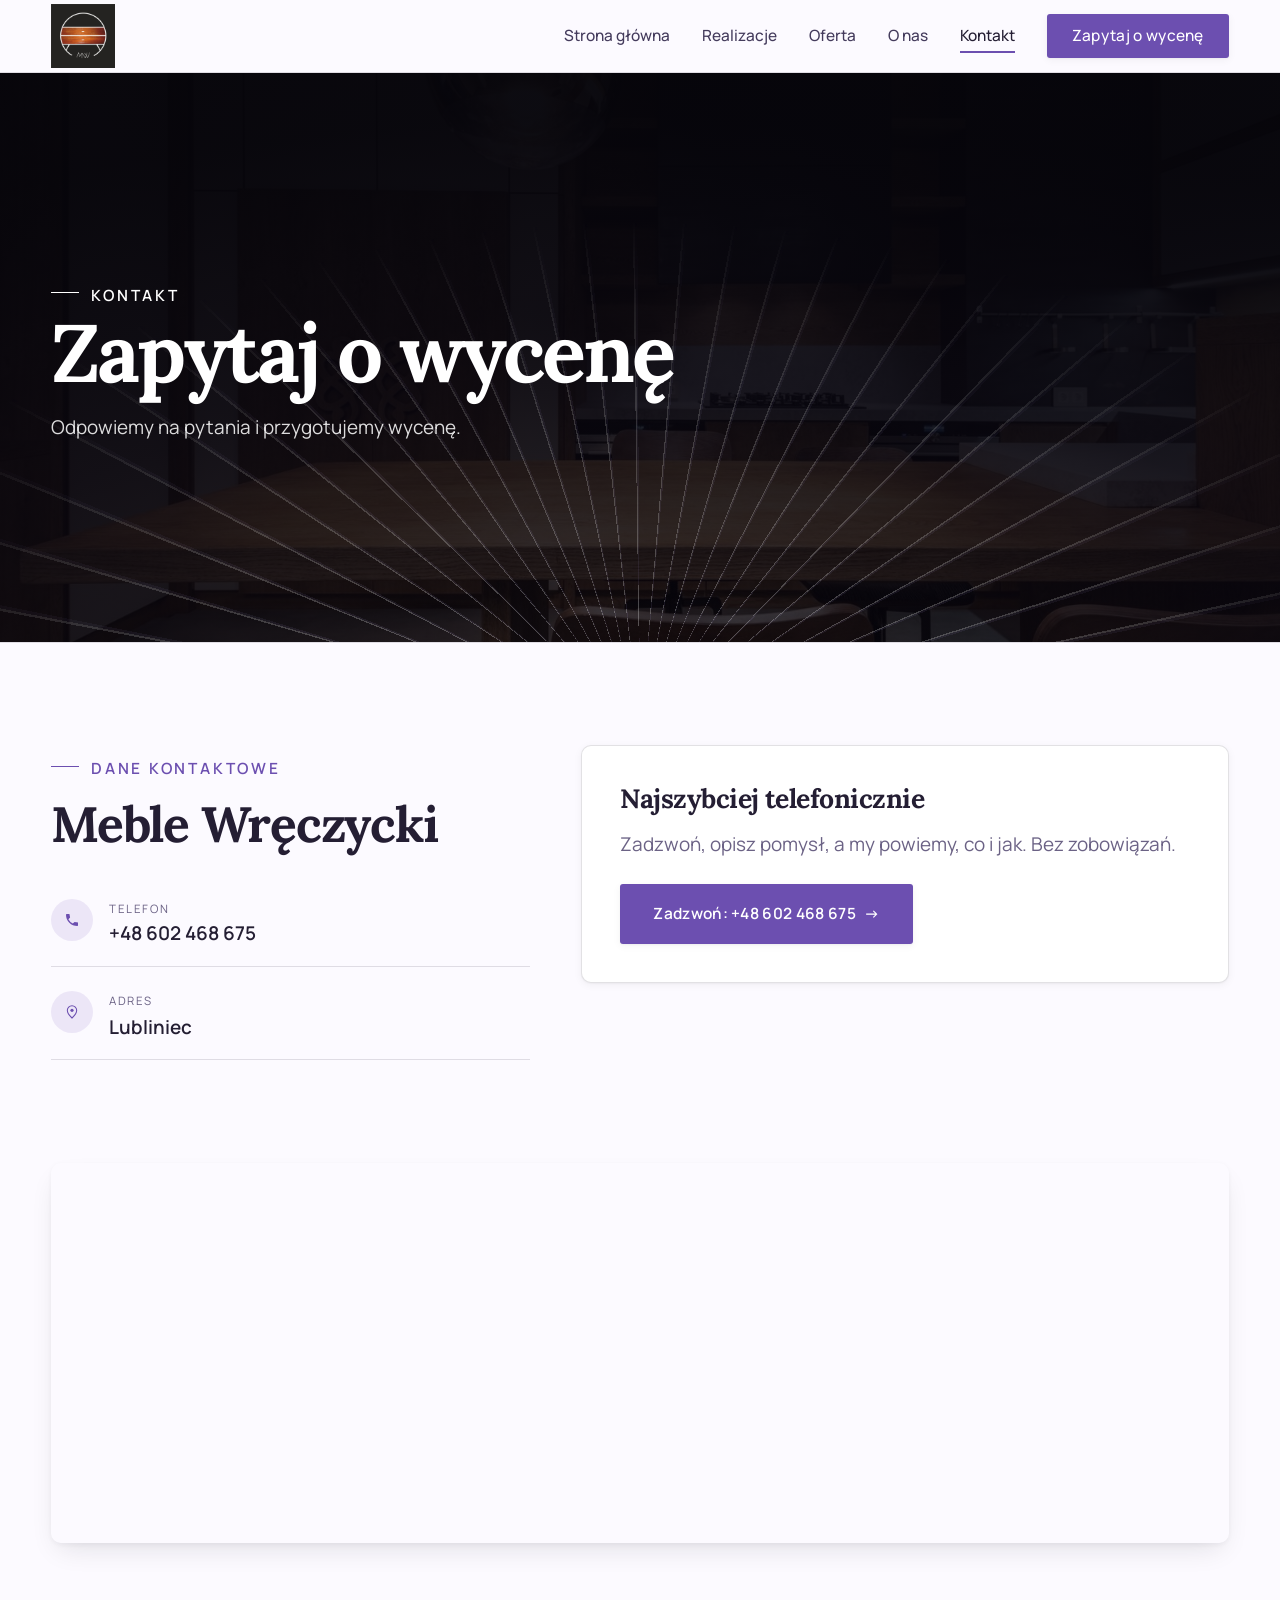
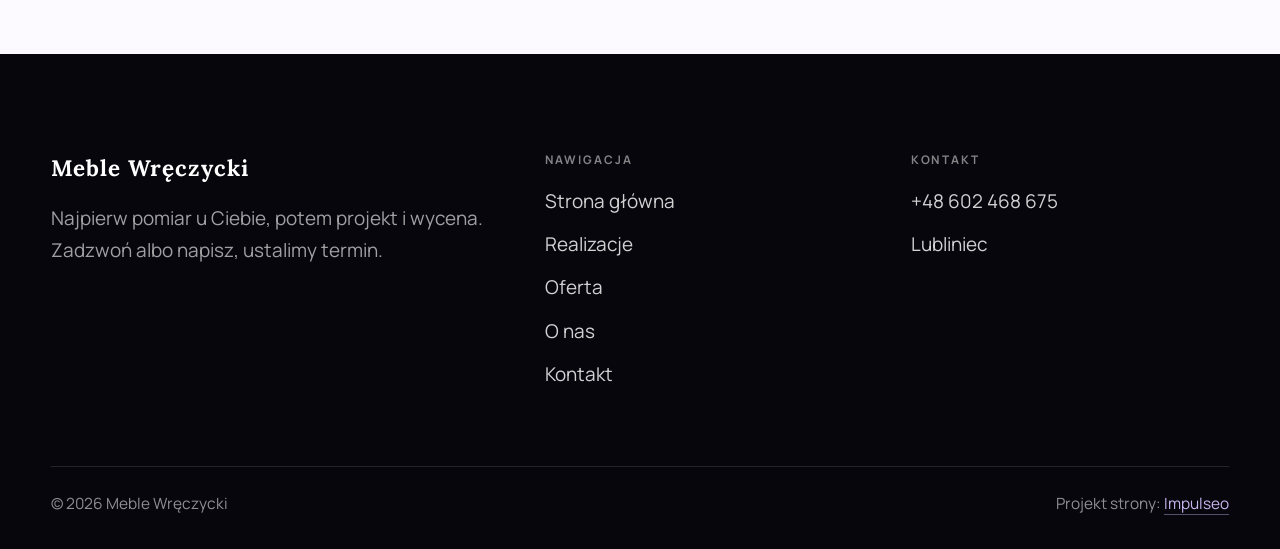
==== commit 2f4089fc: "[claude-edit][cmt:0cd264d5-9f99-40fd-af98-7dd5e8d31d6c] zmiana telefonu na +48 602 468 675 na wszyst" ====
--- a/kontakt.html
+++ b/kontakt.html
@@ -41,7 +41,7 @@
       <span class="eyebrow">Dane kontaktowe</span>
       <h2 style="margin:var(--space-4) 0 var(--space-6)">Meble Wręczycki</h2>
       <div class="info-list">
-        <div class="info-row"><div class="ic"><svg class="ico-tel" width="16" height="16" viewBox="0 0 24 24" fill="none" aria-hidden="true"><path d="M6.6 10.8a15.5 15.5 0 0 0 6.6 6.6l2.2-2.2a1 1 0 0 1 1-.24 11.4 11.4 0 0 0 3.6.58 1 1 0 0 1 1 1V20a1 1 0 0 1-1 1A17 17 0 0 1 3 4a1 1 0 0 1 1-1h3.5a1 1 0 0 1 1 1c0 1.25.2 2.46.58 3.6a1 1 0 0 1-.25 1l-2.23 2.2Z" fill="currentColor"/></svg></div><div><div class="lbl">Telefon</div><a class="val" href="tel:+48600312514">+48 600 312 514</a></div></div>
+        <div class="info-row"><div class="ic"><svg class="ico-tel" width="16" height="16" viewBox="0 0 24 24" fill="none" aria-hidden="true"><path d="M6.6 10.8a15.5 15.5 0 0 0 6.6 6.6l2.2-2.2a1 1 0 0 1 1-.24 11.4 11.4 0 0 0 3.6.58 1 1 0 0 1 1 1V20a1 1 0 0 1-1 1A17 17 0 0 1 3 4a1 1 0 0 1 1-1h3.5a1 1 0 0 1 1 1c0 1.25.2 2.46.58 3.6a1 1 0 0 1-.25 1l-2.23 2.2Z" fill="currentColor"/></svg></div><div><div class="lbl">Telefon</div><a class="val" href="tel:+48602468675">+48 602 468 675</a></div></div>
         <div class="info-row"><div class="ic"><svg class="ico-pin" width="16" height="16" viewBox="0 0 24 24" fill="none" aria-hidden="true"><path d="M12 21s7-6.1 7-11.5A7 7 0 0 0 5 9.5C5 14.9 12 21 12 21Z" stroke="currentColor" stroke-width="1.6" fill="none"/><circle cx="12" cy="9.5" r="2.4" fill="currentColor"/></svg></div><div><div class="lbl">Adres</div><div class="val">Lubliniec</div></div></div>
       </div>
     </div>
@@ -49,7 +49,7 @@
       <div class="form">
         <h3 style="margin-bottom:var(--space-4)">Najszybciej telefonicznie</h3>
         <p class="muted" style="margin-bottom:var(--space-5)">Zadzwoń, opisz pomysł, a my powiemy, co i jak. Bez zobowiązań.</p>
-        <a href="tel:+48600312514" class="btn btn-accent" style="justify-content:center">Zadzwoń: +48 600 312 514 <span class="arr">→</span></a>
+        <a href="tel:+48602468675" class="btn btn-accent" style="justify-content:center">Zadzwoń: +48 602 468 675 <span class="arr">→</span></a>
       </div>
     </div>
   </div>
@@ -77,7 +77,7 @@
       </div>
       <div class="foot-col">
         <h4>Kontakt</h4>
-        <a href="tel:+48600312514">+48 600 312 514</a>
+        <a href="tel:+48602468675">+48 602 468 675</a>
         <p>Lubliniec</p>
       </div>
     </div>
--- a/assets/styles.css
+++ b/assets/styles.css
@@ -806,3 +806,248 @@
 .btn-accent{color:#fff}
 .nav .nav-links a.btn-accent{color:#fff}
 .btn-accent[data-accent-d],.cta-d .btn-accent{color:#fff}
+
+/* ============================================================
+   SKÓRKA „INSTALACJA ŚWIETLNA" — prośba Agaty (05.08.2026, v2)
+   Opis od Agaty: postać stoi na środku nowoczesnej instalacji
+   świetlnej; tło to duża CZARNA ściana, zza pleców rozchodzą się
+   promieniście BIAŁE świetlówki LED (efekt skrzydeł / promieni),
+   postać jest w centrum kompozycji.
+   Przełożenie na stronę: hero = czarna ściana + wachlarz świecących
+   świetlówek, główny napis dokładnie w centrum (na miejscu postaci).
+   Zakładki nadal wyłaniają się zza świecących pasków. Pastelowy
+   fiolet trzyma poświatę LED (poprzednia prośba Agaty o kolor).
+   Ten blok jest OSTATNI w pliku - wygrywa kaskadę nad auto-paletą.
+   ============================================================ */
+:root{
+  --accent:#6C4FB0;
+  --accent-d:#573D93;
+  --accent-soft:rgba(122,90,190,.12);
+  --lilac:#C7B6EE;
+  --lilac-2:#EDE6FB;
+  --led:#FFFFFF;            /* światło świetlówki */
+  --led-warm:#EDE7FF;       /* poświata LED (lekko fioletowa) */
+  --void:#07060D;           /* czarna ściana z instalacji */
+  --void-2:#0F0C1A;
+  --paper:#FCFAFF;
+  --paper-2:#F3EEFC;
+  --paper-3:#EBE3F8;
+  --ink:#241E33;
+  --ink-soft:#443B5C;
+  --muted:#6B6285;
+  --line:rgba(36,30,51,.13);
+  --dark:#0F0C1A;
+}
+
+/* --- HERO: napis na środku ekranu --- */
+.hero-center{justify-content:center;text-align:center}
+.hero-center .wrap{display:flex;justify-content:center}
+.hero-center .hero-copy{max-width:940px;margin:0 auto}
+.hero-center .eyebrow{justify-content:center}
+.hero-center .lead{max-width:56ch;margin-left:auto;margin-right:auto}
+.hero-center .hero-actions{justify-content:center}
+.hero-center h1{text-wrap:balance}
+
+.hero-center h1 em{font-style:normal;color:var(--lilac)}
+
+/* ============================================================
+   HERO = INSTALACJA ŚWIETLNA (czarna ściana + promieniste LED-y)
+   Zdjęcie zostaje pod spodem jako ledwo widoczna tekstura wnętrza -
+   dzięki temu tło jest czarne jak na zdjęciu od Agaty, ale nie płaskie.
+   ⛔ Zdjęcia hero NIE ruszamy geometrycznie (shimmer) - tylko jasność.
+   ============================================================ */
+.hero-led{background:var(--void)}
+.hero-led>img{filter:brightness(.24) saturate(.62) contrast(1.08)}
+.hero-led::after{background:
+  radial-gradient(115% 88% at 50% 66%, rgba(9,7,18,.62) 0%, rgba(8,6,15,.90) 46%, rgba(6,5,11,.98) 78%, #05040A 100%)}
+
+.hero-rays{position:absolute;inset:0;z-index:1;pointer-events:none;overflow:hidden;
+  contain:paint}
+/* pojedyncza świetlówka: wąski pasek światła bijący z punktu za napisem */
+.hero-rays i{position:absolute;left:50%;top:94%;display:block;
+  width:clamp(3px,.36vw,6px);height:var(--l,90%);
+  transform-origin:50% 0;
+  transform:translateX(-50%) rotate(calc(180deg + var(--a)));
+  background:linear-gradient(180deg,
+    rgba(255,255,255,1) 0%,
+    rgba(255,255,255,.96) 34%,
+    rgba(243,238,255,.80) 62%,
+    rgba(216,201,252,.42) 84%,
+    rgba(186,166,244,0) 100%);
+  box-shadow:0 0 14px rgba(255,252,255,.85), 0 0 40px rgba(178,150,248,.55), 0 0 90px rgba(124,96,206,.30);
+  border-radius:999px;opacity:1}
+/* rozświetlony punkt zbiegu - tam, gdzie na zdjęciu stoi właściciel */
+.ray-core{position:absolute;left:50%;top:94%;width:min(92vw,1000px);height:min(92vw,1000px);
+  transform:translate(-50%,-50%);border-radius:50%;pointer-events:none;
+  background:radial-gradient(circle at 50% 50%,
+    rgba(226,214,255,.34) 0%, rgba(146,114,232,.20) 30%, rgba(10,8,20,0) 66%)}
+/* czytelność napisu: cień tylko tuż pod literami, promienie zostają widoczne dookoła */
+.hero-center .hero-copy{position:relative}
+.hero-center .hero-copy::before{content:"";position:absolute;z-index:-1;
+  left:50%;top:46%;transform:translate(-50%,-50%);
+  width:118%;height:150%;pointer-events:none;
+  background:radial-gradient(ellipse at 50% 50%,
+    rgba(7,5,13,.72) 0%, rgba(7,5,13,.40) 46%, rgba(7,5,13,0) 76%)}
+.hero-led h1{text-shadow:0 2px 30px rgba(6,4,12,.85)}
+.hero-led .lead{text-shadow:0 1px 18px rgba(6,4,12,.8)}
+.hero-led .btn-accent{box-shadow:0 0 26px rgba(140,110,224,.45)}
+/* wachlarz „rozwija się" raz, po wejściu na stronę (jak zapalane świetlówki) */
+@media(prefers-reduced-motion:no-preference){
+  .hero-rays i{animation:ledOn .95s cubic-bezier(.2,.8,.3,1) both;
+    animation-delay:calc(.12s + var(--i,0) * .07s)}
+  @keyframes ledOn{
+    from{opacity:0;transform:translateX(-50%) rotate(calc(180deg + var(--a) * .34)) scaleY(.55)}
+    to{opacity:.92;transform:translateX(-50%) rotate(calc(180deg + var(--a))) scaleY(1)}
+  }
+  .ray-core{animation:coreOn 1.5s ease both .2s}
+  @keyframes coreOn{from{opacity:0}to{opacity:1}}
+}
+@media(max-width:680px){
+  .hero-center{align-items:center}
+  .hero-center .wrap{padding-bottom:var(--space-8)}
+  .hero-rays i{top:60%}
+  .ray-core{top:60%}
+}
+
+/* --- ZAKŁADKI ZA LISTWAMI (żaluzja) --- */
+.slatnav{padding-block:var(--space-9);position:relative;overflow:hidden;
+  background:
+    radial-gradient(120% 70% at 50% 0%, rgba(124,96,206,.20) 0%, rgba(10,8,20,0) 62%),
+    linear-gradient(180deg,var(--void) 0%, var(--void-2) 55%, var(--void) 100%)}
+.slatnav .head{text-align:center;margin-bottom:var(--space-7);position:relative;z-index:2}
+.slatnav .head .eyebrow{justify-content:center;color:var(--lilac)}
+.slatnav .head .eyebrow::before{background:var(--lilac)}
+.slatnav .head h2{color:#fff}
+.slatnav .head p{color:rgba(255,255,255,.72);margin-inline:auto}
+.slatnav .slat-row{position:relative;z-index:2}
+/* napis stoi PRZED świetlówkami (jak postać przed instalacją) - inaczej światło zjada litery */
+.slatnav .slat-ttl{z-index:4}
+.slat-row{display:flex;gap:10px;height:clamp(320px,54svh,460px)}
+.slat{position:relative;flex:1 1 0;overflow:hidden;border-radius:var(--r-md);
+  text-decoration:none;isolation:isolate;border:1px solid rgba(36,30,51,.14);
+  transition:flex-grow .6s cubic-bezier(.22,.75,.3,1),box-shadow .5s}
+.slat img{position:absolute;inset:0;width:100%;height:100%;object-fit:cover;
+  transform:scale(1.04);transition:transform .8s cubic-bezier(.22,.75,.3,1);z-index:0}
+.slat-veil{position:absolute;inset:0;z-index:1;
+  background:linear-gradient(180deg,rgba(8,6,16,.52) 0%,rgba(8,6,16,.88) 100%);
+  transition:opacity .6s ease}
+.slat:hover .slat-veil,.slat:focus-visible .slat-veil,.slat.peek .slat-veil{opacity:.62}
+.slat-ttl{position:absolute;left:0;right:0;bottom:0;z-index:2;
+  padding:var(--space-7) var(--space-4);text-align:center;color:#fff;
+  background:linear-gradient(0deg,rgba(18,12,32,.88) 0%,rgba(18,12,32,.55) 58%,transparent 100%)}
+.slat-ttl em{display:block;font-style:normal;font-family:var(--font-display);
+  font-weight:700;font-size:clamp(1.25rem,1rem + .95vw,1.95rem);letter-spacing:.01em;
+  text-shadow:0 2px 6px rgba(16,10,28,.95),0 6px 26px rgba(16,10,28,.8)}
+.slat-ttl small{display:block;margin-top:6px;font-size:.82rem;letter-spacing:.02em;
+  color:var(--lilac);opacity:0;transform:translateY(8px);
+  transition:opacity .45s ease .18s,transform .45s ease .18s}
+.slat-ttl::after{content:"";display:block;width:0;height:2px;margin:14px auto 0;
+  background:var(--lilac);transition:width .5s cubic-bezier(.22,.75,.3,1) .12s}
+/* ŚWIETLÓWKI — pionowe paski światła na czarnym tle (jak w instalacji ze zdjęcia).
+   Najazd = świetlówki rozjeżdżają się na boki i przygasają, odsłaniając zdjęcie. */
+.blinds{position:absolute;inset:-1px;z-index:3;display:flex;justify-content:space-evenly;
+  align-items:stretch;padding:0 6%;
+  background:linear-gradient(180deg,rgba(6,5,12,.30) 0%,rgba(6,5,12,.52) 100%);
+  transition:background .6s ease;
+  mask-image:linear-gradient(180deg,#000 0%,#000 58%,rgba(0,0,0,.42) 82%,rgba(0,0,0,.08) 100%);
+  -webkit-mask-image:linear-gradient(180deg,#000 0%,#000 58%,rgba(0,0,0,.42) 82%,rgba(0,0,0,.08) 100%)}
+.blinds i{display:block;width:clamp(2px,.3vw,4px);flex:none;border-radius:999px;
+  background:linear-gradient(180deg,
+    rgba(255,255,255,.96) 0%, rgba(238,232,255,.86) 46%,
+    rgba(206,190,250,.55) 78%, rgba(186,166,244,.18) 100%);
+  box-shadow:0 0 10px rgba(236,228,255,.72), 0 0 28px rgba(146,114,232,.42);
+  transition:transform .62s cubic-bezier(.22,.75,.3,1),opacity .5s ease,box-shadow .5s ease;
+  transition-delay:calc(var(--b,0) * .045s)}
+.slat:hover .blinds,.slat:focus-visible .blinds,.slat.peek .blinds{background:transparent}
+.slat:hover .blinds i,.slat:focus-visible .blinds i,.slat.peek .blinds i{
+  transform:translateX(calc((var(--b,0) - 2.5) * 42px)) scaleY(.82);opacity:.14;
+  box-shadow:0 0 6px rgba(236,228,255,.3)}
+.slat:hover,.slat:focus-visible{flex-grow:1.55;box-shadow:0 18px 44px rgba(36,30,51,.22)}
+.slat:hover img,.slat:focus-visible img{transform:scale(1)}
+.slat:hover .slat-ttl small,.slat:focus-visible .slat-ttl small{opacity:1;transform:none}
+.slat:hover .slat-ttl::after,.slat:focus-visible .slat-ttl::after{width:56px}
+@media(max-width:860px){
+  .slat-row{flex-direction:column;height:auto;gap:10px}
+  .slat{flex:0 0 auto;height:clamp(150px,26svh,200px)}
+  .slat:hover,.slat:focus-visible{flex-grow:0}
+  .blinds{gap:5px}
+  .slat-ttl{padding:var(--space-5) var(--space-4)}
+}
+/* DOTYK (telefon/tablet - brak najechania): świetlówki od razu lekko rozsunięte
+   i przygaszone, żeby było widać, co jest za nimi. */
+@media(hover:none){
+  .blinds{background:transparent}
+  .blinds i{transform:translateX(calc((var(--b,0) - 2.5) * 14px));opacity:.42;
+    box-shadow:0 0 8px rgba(236,228,255,.5)}
+  .slat-veil{opacity:.72}
+  .slat-ttl small{opacity:1;transform:none}
+  .slat-ttl::after{width:46px}
+}
+
+/* --- PASEK HASEŁ: czarna ściana, kreski jak neonowe świetlówki --- */
+.strip{background:
+  radial-gradient(90% 140% at 50% 0%, rgba(124,96,206,.26) 0%, rgba(8,6,15,0) 70%),
+  linear-gradient(120deg,var(--void) 0%, #171029 52%, var(--void) 100%);
+  color:#fff}
+.strip .item .k{color:#fff}
+.strip .item .v{color:rgba(255,255,255,.66)}
+.strip .item{border-left:2px solid var(--lilac);
+  box-shadow:inset 2px 0 12px -4px rgba(199,182,238,.75)}
+
+/* --- PROMIENIE ŚWIATŁA na nagłówkach podstron i w CTA (spójnie z hero) --- */
+.pagehead::after{z-index:0;background:
+  radial-gradient(110% 110% at 50% 118%, rgba(10,8,20,.40) 0%, rgba(8,6,15,.82) 58%, rgba(6,5,11,.94) 100%)}
+.pagehead img{filter:brightness(.46) saturate(.78)}
+/* uwaga: .cta::before istnieje wyżej jako okrągła plama (360x360, border-radius:50%) -
+   tu MUSIMY wyzerować jej wymiary, inaczej promienie wylądowałyby w kółku. */
+.pagehead::before,.cta::before{content:"";position:absolute;inset:0;z-index:1;pointer-events:none;
+  width:auto;height:auto;border-radius:0;opacity:1;
+  background:repeating-conic-gradient(from 208deg at 50% 116%,
+    rgba(255,255,255,.30) 0deg .22deg,
+    rgba(198,180,255,.10) .22deg .5deg,
+    rgba(0,0,0,0) .5deg 5.6deg);
+  mask-image:radial-gradient(78% 108% at 50% 116%, #000 12%, rgba(0,0,0,.55) 52%, transparent 84%);
+  -webkit-mask-image:radial-gradient(78% 108% at 50% 116%, #000 12%, rgba(0,0,0,.55) 52%, transparent 84%)}
+.cta{position:relative;overflow:hidden;background:
+  radial-gradient(100% 120% at 50% 120%, rgba(124,96,206,.28) 0%, rgba(8,6,15,0) 66%),
+  linear-gradient(180deg,var(--void-2) 0%, var(--void) 100%)}
+.cta .wrap{position:relative;z-index:2}
+.cta h2{color:#fff}
+.cta .eyebrow{color:var(--lilac)}
+.cta .eyebrow::before{background:var(--lilac)}
+.cta p{color:rgba(255,255,255,.76)}
+footer{background:var(--void)}
+.foot-bot a.foot-credit{color:var(--lilac);border-bottom-color:rgba(199,182,238,.42)}
+.foot-bot a.foot-credit:hover{color:#fff;border-bottom-color:#fff}
+.gateways-band{background:var(--paper-2)}
+.gateway .g-ttl{border-bottom:2px solid transparent;transition:border-color .4s}
+.gateway:hover .g-ttl{border-bottom-color:var(--lilac)}
+.split-copy .eyebrow,.head .eyebrow{color:var(--accent)}
+.tile{border:1px solid rgba(108,79,176,.14)}
+
+/* --- GALERIA: zdjęcia klikalne, powiększenie na pełny ekran --- */
+.tile,.m-tile{cursor:zoom-in}
+.tile::after{content:"";position:absolute;z-index:3;right:12px;top:12px;width:34px;height:34px;
+  border-radius:50%;background:rgba(36,30,51,.5) url("data:image/svg+xml,%3Csvg xmlns='http://www.w3.org/2000/svg' viewBox='0 0 24 24' fill='none' stroke='%23fff' stroke-width='2'%3E%3Ccircle cx='11' cy='11' r='7'/%3E%3Cpath d='M20 20l-4-4M11 8v6M8 11h6'/%3E%3C/svg%3E") center/18px no-repeat;
+  opacity:0;transform:scale(.8);transition:opacity .35s,transform .35s;backdrop-filter:blur(4px)}
+.tile:hover::after{opacity:1;transform:none}
+.lb{position:fixed;inset:0;z-index:9999;display:none;align-items:center;justify-content:center;
+  background:rgba(24,18,40,.94);padding:clamp(12px,3vw,40px)}
+.lb.on{display:flex;animation:lbIn .3s ease both}
+@keyframes lbIn{from{opacity:0}to{opacity:1}}
+.lb img{max-width:100%;max-height:86svh;border-radius:var(--r-md);
+  box-shadow:0 30px 90px rgba(0,0,0,.6);animation:lbZoom .42s cubic-bezier(.22,.75,.3,1) both}
+@keyframes lbZoom{from{opacity:0;transform:scale(.94)}to{opacity:1;transform:none}}
+.lb-cap{position:absolute;left:0;right:0;bottom:clamp(12px,3vw,28px);text-align:center;
+  color:#fff;font-size:var(--text-sm);letter-spacing:.02em}
+.lb-cap b{color:var(--lilac);font-weight:600}
+.lb-btn{position:absolute;top:50%;transform:translateY(-50%);width:52px;height:52px;border:0;
+  border-radius:50%;background:rgba(255,255,255,.12);color:#fff;font-size:1.5rem;cursor:pointer;
+  display:grid;place-items:center;transition:background .3s,transform .3s}
+.lb-btn:hover{background:var(--accent);transform:translateY(-50%) scale(1.08)}
+.lb-prev{left:clamp(8px,2vw,28px)}.lb-next{right:clamp(8px,2vw,28px)}
+.lb-x{position:absolute;top:clamp(10px,2vw,24px);right:clamp(10px,2vw,24px);width:46px;height:46px;
+  border:0;border-radius:50%;background:rgba(255,255,255,.12);color:#fff;font-size:1.3rem;
+  cursor:pointer;transition:background .3s}
+.lb-x:hover{background:var(--accent)}
+@media(max-width:640px){.lb-btn{width:42px;height:42px}}
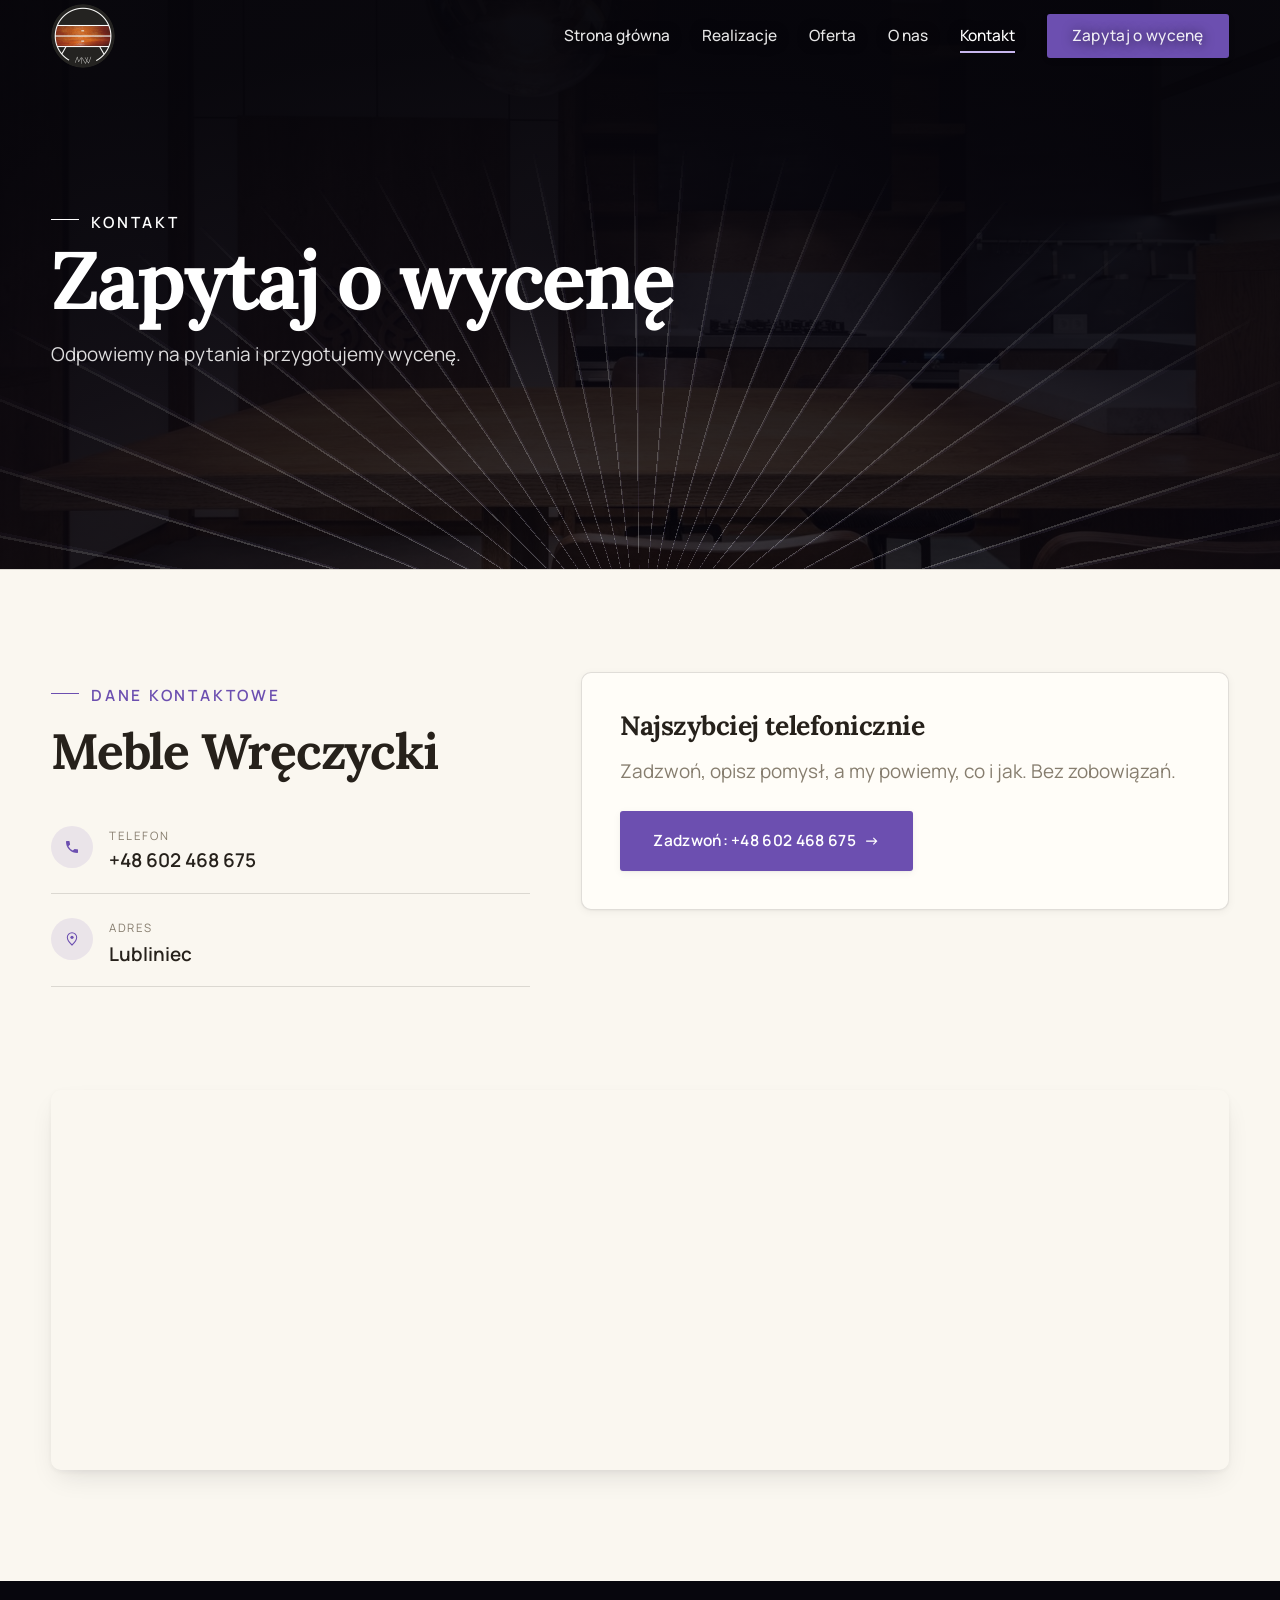
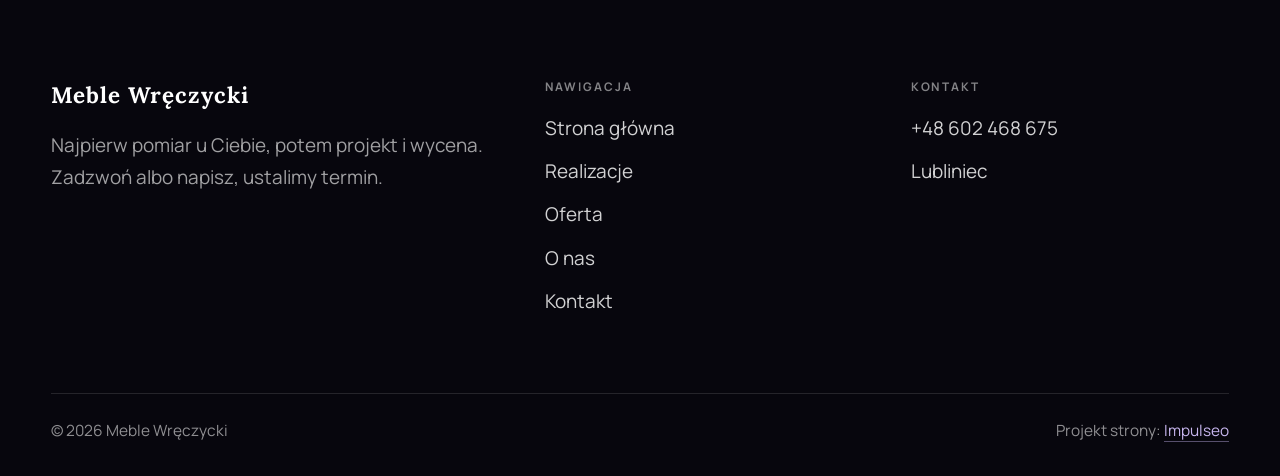
==== commit 83fd7c35: "[claude-edit][cmt:2bd4bcac-379d-4f9b-a166-4aadd61b5d09] navbar bez tla w kazdym stanie + logo wyciet" ====
--- a/kontakt.html
+++ b/kontakt.html
@@ -8,13 +8,13 @@
 <link rel="preconnect" href="https://fonts.googleapis.com">
 <link rel="preconnect" href="https://fonts.gstatic.com" crossorigin>
 <link href="https://fonts.googleapis.com/css2?family=Lora:wght@500;600;700&family=Manrope:wght@400;500;600&display=swap" rel="stylesheet">
-<link rel="stylesheet" href="assets/styles.css">
+<link rel="stylesheet" href="assets/styles.css?v=20260805c">
 </head>
 <body>
 
 <header class="nav">
   <div class="wrap nav-inner">
-    <a class="brand brand-has-logo" href="index.html"><img class="brand-logo" src="img/logo.jpg" alt="Meble Wręczycki"></a>
+    <a class="brand brand-has-logo" href="index.html"><img class="brand-logo" src="img/logo.png" alt="Meble Wręczycki"></a>
     <nav class="nav-links">
       <a href="index.html">Strona główna</a>
       <a href="realizacje.html">Realizacje</a>
@@ -89,6 +89,6 @@
 </footer>
 
 
-<script src="assets/main.js"></script>
+<script src="assets/main.js?v=20260805c"></script>
 </body>
 </html>
--- a/assets/styles.css
+++ b/assets/styles.css
@@ -6,9 +6,10 @@
 
 :root{
   /* PALETA — jasna, architektoniczna, chłodna */
-  --paper:#F3F1EC;          /* główne tło */
-  --paper-2:#E6E3DB;        /* sekcje alternatywne (chłodny jasny szary) */
-  --paper-3:#E6E3DB;        /* delikatne wypełnienia */
+  --paper:#FAF7F0;          /* główne tło - jasny beż, prawie biały */
+  --paper-2:#F2ECE0;        /* sekcje alternatywne */
+  --paper-3:#EAE3D3;        /* delikatne wypełnienia */
+  --card:#FFFDF8;           /* karty/formularz - beż jaśniejszy od tła */
   --ink:#23211E;            /* tekst główny — chłodny grafit */
   --ink-soft:#43403A;       /* nagłówki drugorzędne */
   --muted:#87837A;          /* tekst poboczny */
@@ -112,7 +113,7 @@
 .btn-accent:active{transform:translateY(0);box-shadow:var(--sh-sm)}
 .btn-ghost{background:transparent;color:var(--ink);border-color:var(--line)}
 .btn-ghost:hover{border-color:var(--accent);color:var(--accent);transform:translateY(-2px)}
-.btn-light{background:#fff;color:var(--ink);box-shadow:var(--sh-sm)}
+.btn-light{background:var(--card);color:var(--ink);box-shadow:var(--sh-sm)}
 .btn-light:hover{transform:translateY(-2px);box-shadow:var(--sh-md)}
 .btn .arr{transition:transform var(--dur) var(--ease)}
 .btn:hover .arr{transform:translateX(4px)}
@@ -153,7 +154,7 @@
 .hero-art img{width:100%;height:100%;object-fit:cover}
 .hero-art::after{content:"";position:absolute;inset:0;background:linear-gradient(180deg,transparent 55%,rgba(18,24,28,.28))}
 .hero-badge{position:absolute;left:var(--space-5);bottom:var(--space-5);z-index:2;
-  background:rgba(252,252,251,.94);backdrop-filter:blur(4px);
+  background:rgba(250,247,240,.94);backdrop-filter:blur(4px);
   border-radius:var(--r-md);padding:var(--space-4) var(--space-5);box-shadow:var(--sh-md);max-width:78%}
 .hero-badge strong{display:block;font-family:var(--font-display);font-size:1rem;letter-spacing:-.01em}
 .hero-badge span{font-size:var(--text-sm);color:var(--muted)}
@@ -244,7 +245,7 @@
 
 /* ---------- SERVICES (zakres) ---------- */
 .svc-grid{display:grid;grid-template-columns:repeat(auto-fit,minmax(280px,1fr));gap:var(--space-5)}
-.svc{background:#fff;border:var(--hairline);border-radius:var(--r-md);padding:var(--space-7) var(--space-6);
+.svc{background:var(--card);border:var(--hairline);border-radius:var(--r-md);padding:var(--space-7) var(--space-6);
   transition:transform var(--dur) var(--ease),box-shadow var(--dur) var(--ease),border-color var(--dur) var(--ease);
   position:relative;overflow:hidden}
 .svc::before{content:"";position:absolute;left:0;top:0;width:3px;height:0;background:var(--accent);transition:height var(--dur) var(--ease)}
@@ -303,7 +304,7 @@
 /* ---------- TRUST / WIARYGODNOŚĆ ---------- */
 .trust{background:var(--paper-2)}
 .trust-grid{display:grid;grid-template-columns:repeat(auto-fit,minmax(240px,1fr));gap:var(--space-5);margin-top:var(--space-7)}
-.trust-card{background:#fff;border-radius:var(--r-md);padding:var(--space-7) var(--space-6);box-shadow:var(--sh-sm);border-top:3px solid var(--accent)}
+.trust-card{background:var(--card);border-radius:var(--r-md);padding:var(--space-7) var(--space-6);box-shadow:var(--sh-sm);border-top:3px solid var(--accent)}
 .trust-card .big{font-family:var(--font-display);font-size:clamp(1.8rem,1.3rem + 1.6vw,2.6rem);font-weight:800;letter-spacing:-.02em;color:var(--ink);line-height:1}
 .trust-card h3{font-size:1.12rem;margin:var(--space-3) 0 var(--space-2)}
 .trust-card p{color:var(--muted);font-size:var(--text-base);line-height:1.55}
@@ -327,12 +328,12 @@
 .info-row .val{font-weight:600;font-size:var(--text-base);margin-top:2px}
 .info-row a.val:hover{color:var(--accent)}
 .map{border:none;border-radius:var(--r-lg);box-shadow:var(--sh-md);width:100%;height:100%;min-height:380px;filter:grayscale(.2) contrast(1.02)}
-.form{background:#fff;border:var(--hairline);border-radius:var(--r-lg);padding:clamp(24px,3vw,40px);box-shadow:var(--sh-sm)}
+.form{background:var(--card);border:var(--hairline);border-radius:var(--r-lg);padding:clamp(24px,3vw,40px);box-shadow:var(--sh-sm)}
 .form .fld{margin-bottom:var(--space-5)}
 .form label{display:block;font-size:var(--text-sm);font-weight:600;margin-bottom:var(--space-2)}
 .form input,.form textarea{width:100%;font-family:inherit;font-size:var(--text-base);color:var(--ink);
   padding:var(--space-4);border:var(--hairline);border-radius:var(--r-sm);background:var(--paper);transition:border-color var(--dur)}
-.form input:focus,.form textarea:focus{outline:none;border-color:var(--accent);background:#fff}
+.form input:focus,.form textarea:focus{outline:none;border-color:var(--accent);background:var(--card)}
 .form textarea{resize:vertical;min-height:120px}
 .form .note{font-size:var(--text-sm);color:var(--muted);margin-top:var(--space-3)}
 
@@ -802,7 +803,7 @@
 
 
 /* === auto-paleta z marki klienta (źródło: logo) === */
-:root{--accent:#B2572B;--accent-d:#9B4212;--accent-soft:rgba(178,87,43,0.10);--paper:#FFF9F6;--paper-2:#F8EEE9;--paper-3:#F1E3DD;--ink:#2A1D17;--ink-soft:#54433C;--muted:#867872;--line:rgba(42,29,23,.12);}
+:root{--accent:#B2572B;--accent-d:#9B4212;--accent-soft:rgba(178,87,43,0.10);--paper:#FAF7F0;--paper-2:#F2ECE0;--paper-3:#EAE3D3;--ink:#26211B;--ink-soft:#4A4339;--muted:#867D6E;--line:rgba(38,33,27,.14);}
 .btn-accent{color:#fff}
 .nav .nav-links a.btn-accent{color:#fff}
 .btn-accent[data-accent-d],.cta-d .btn-accent{color:#fff}
@@ -829,13 +830,16 @@
   --led-warm:#EDE7FF;       /* poświata LED (lekko fioletowa) */
   --void:#07060D;           /* czarna ściana z instalacji */
   --void-2:#0F0C1A;
-  --paper:#FCFAFF;
-  --paper-2:#F3EEFC;
-  --paper-3:#EBE3F8;
-  --ink:#241E33;
-  --ink-soft:#443B5C;
-  --muted:#6B6285;
-  --line:rgba(36,30,51,.13);
+  /* JASNE TŁA — beż „prawie biały" (prośba Agaty 05.08.2026: koniec z czystą bielą).
+     Ciepły, piaskowy odcień pasuje do drewna z realizacji i studzi fiolet. */
+  --paper:#FAF7F0;          /* główne tło strony */
+  --paper-2:#F2ECE0;        /* sekcje alternatywne */
+  --paper-3:#EAE3D3;        /* delikatne wypełnienia */
+  --card:#FFFDF8;           /* karty/formularz - jaśniejszy beż zamiast czystej bieli */
+  --ink:#26211B;            /* tekst - ciepły grafit zamiast fioletowego */
+  --ink-soft:#4A4339;
+  --muted:#867D6E;
+  --line:rgba(38,33,27,.14);
   --dark:#0F0C1A;
 }
 
@@ -1051,3 +1055,107 @@
   cursor:pointer;transition:background .3s}
 .lb-x:hover{background:var(--accent)}
 @media(max-width:640px){.lb-btn{width:42px;height:42px}}
+
+/* ============================================================
+   GÓRNY PASEK PRZEZROCZYSTY (prośba Agaty, 05.08.2026)
+   „żeby nadal były tam te napisy, ale żeby sam pasek nie był
+   widoczny" - nawigacja przestaje być belką z tłem i leży
+   bezpośrednio na ciemnym hero / nagłówku podstrony.
+   Pasek wraca (przygaszone tło + blur) dopiero po przewinięciu,
+   inaczej na jasnych sekcjach napisy zlałyby się z treścią.
+   Ten blok jest OSTATNI w pliku - wygrywa kaskadę.
+   ============================================================ */
+.nav{
+  position:fixed;top:0;left:0;right:0;
+  background:transparent;
+  border-bottom:0;
+  backdrop-filter:none;-webkit-backdrop-filter:none;
+  transition:background .4s ease,box-shadow .4s ease,backdrop-filter .4s ease;
+}
+.nav:not(.is-stuck){box-shadow:none}
+/* napisy leżą na ciemnym tle hero -> jasne, dobrze czytelne */
+.nav:not(.is-stuck) .nav-links a{color:rgba(255,255,255,.88);text-shadow:0 1px 12px rgba(6,4,12,.7)}
+.nav:not(.is-stuck) .nav-links a:hover,
+.nav:not(.is-stuck) .nav-links a.active{color:#fff}
+.nav:not(.is-stuck) .nav-links a::after{background:var(--lilac)}
+.nav:not(.is-stuck) .nav-links a.btn-ghost,
+.nav:not(.is-stuck) .nav-links a.btn-light{color:#fff;border-color:rgba(255,255,255,.45)}
+.nav:not(.is-stuck) .nav-toggle span{background:#fff}
+/* po przewinięciu belka wraca - czytelność na jasnych sekcjach */
+.nav.is-stuck{
+  background:color-mix(in srgb,var(--paper) 92%,transparent);
+  backdrop-filter:saturate(140%) blur(10px);-webkit-backdrop-filter:saturate(140%) blur(10px);
+  border-bottom:var(--hairline);
+}
+/* telefon: rozwinięte menu ma jasne tło - napisy z powrotem ciemne */
+@media(max-width:680px){
+  .nav:not(.is-stuck) .nav-links.open a{color:var(--ink-soft);text-shadow:none}
+  .nav:not(.is-stuck) .nav-links.open a:hover,
+  .nav:not(.is-stuck) .nav-links.open a.active{color:var(--ink)}
+  .nav:not(.is-stuck) .nav-links.open a.btn-accent{color:#fff}
+  .nav:not(.is-stuck) .nav-links.open a.btn-ghost,
+  .nav:not(.is-stuck) .nav-links.open a.btn-light{color:var(--ink);border-color:var(--line)}
+}
+
+/* ============================================================
+   PASEK PRZEZROCZYSTY ZAWSZE (prośba Agaty, 05.08.2026)
+   „żeby ten pasek był cały czas przezroczysty - niezależnie
+   czy klient przewinie w dół czy nie".
+   Belka nigdy nie dostaje tła ani cienia; zamiast tego skrypt
+   (main.js) pilnuje klasy `on-dark` - napisy są jasne, gdy pod
+   paskiem leży ciemna sekcja (hero, nagłówek podstrony, CTA),
+   a ciemne na jasnych sekcjach. Ten blok jest OSTATNI w pliku.
+   ============================================================ */
+.nav,
+.nav.is-stuck{
+  background:transparent;
+  border-bottom:0;
+  box-shadow:none;
+  backdrop-filter:none;-webkit-backdrop-filter:none;
+}
+/* nad ciemnym tłem - napisy jasne */
+.nav.on-dark .nav-links a{color:rgba(255,255,255,.9);text-shadow:0 1px 12px rgba(6,4,12,.75)}
+.nav.on-dark .nav-links a:hover,
+.nav.on-dark .nav-links a.active{color:#fff}
+.nav.on-dark .nav-links a::after{background:var(--lilac)}
+.nav.on-dark .nav-links a.btn-ghost,
+.nav.on-dark .nav-links a.btn-light{color:#fff;border-color:rgba(255,255,255,.45)}
+.nav.on-dark .nav-toggle span{background:#fff}
+/* nad jasnym tłem - napisy ciemne, z delikatną poświatą dla czytelności */
+.nav:not(.on-dark) .nav-links a{color:var(--ink-soft);text-shadow:0 1px 10px rgba(250,247,240,.95),0 0 20px rgba(250,247,240,.8)}
+.nav:not(.on-dark) .nav-links a:hover,
+.nav:not(.on-dark) .nav-links a.active{color:var(--ink)}
+.nav:not(.on-dark) .nav-links a::after{background:var(--accent)}
+.nav:not(.on-dark) .nav-links a.btn-accent{color:#fff;text-shadow:none}
+.nav:not(.on-dark) .nav-links a.btn-ghost,
+.nav:not(.on-dark) .nav-links a.btn-light{color:var(--ink);border-color:var(--line);text-shadow:none}
+.nav:not(.on-dark) .nav-toggle span{background:var(--ink)}
+/* telefon: rozwinięte menu ma własne jasne tło - napisy zawsze ciemne */
+@media(max-width:680px){
+  .nav.on-dark .nav-links.open a{color:var(--ink-soft);text-shadow:none}
+  .nav.on-dark .nav-links.open a:hover,
+  .nav.on-dark .nav-links.open a.active{color:var(--ink)}
+  .nav.on-dark .nav-links.open a.btn-accent{color:#fff}
+  .nav.on-dark .nav-links.open a.btn-ghost,
+  .nav.on-dark .nav-links.open a.btn-light{color:var(--ink);border-color:var(--line)}
+}
+
+/* ============================================================
+   NAVBAR CAŁKOWICIE PRZEZROCZYSTY (prośba Agaty, 05.08.2026)
+   Belka nie ma tła, ramki, cienia ani rozmycia w ŻADNYM stanie
+   (także po przewinięciu i na podstronach). Znak firmowy jest
+   wycięty w kole (img/logo.png, przezroczyste rogi), więc w pasku
+   nie zostaje już ciemny prostokąt po zdjęciu logo.
+   Ten blok jest OSTATNI w pliku i domyka kaskadę.
+   ============================================================ */
+.nav,
+.nav.is-stuck,
+.nav.on-dark{
+  background:transparent !important;
+  background-color:transparent !important;
+  border-bottom:0 !important;
+  box-shadow:none !important;
+  backdrop-filter:none !important;-webkit-backdrop-filter:none !important;
+}
+.brand,.brand-has-logo{background:transparent}
+.brand-logo{background:transparent;border-radius:50%}
